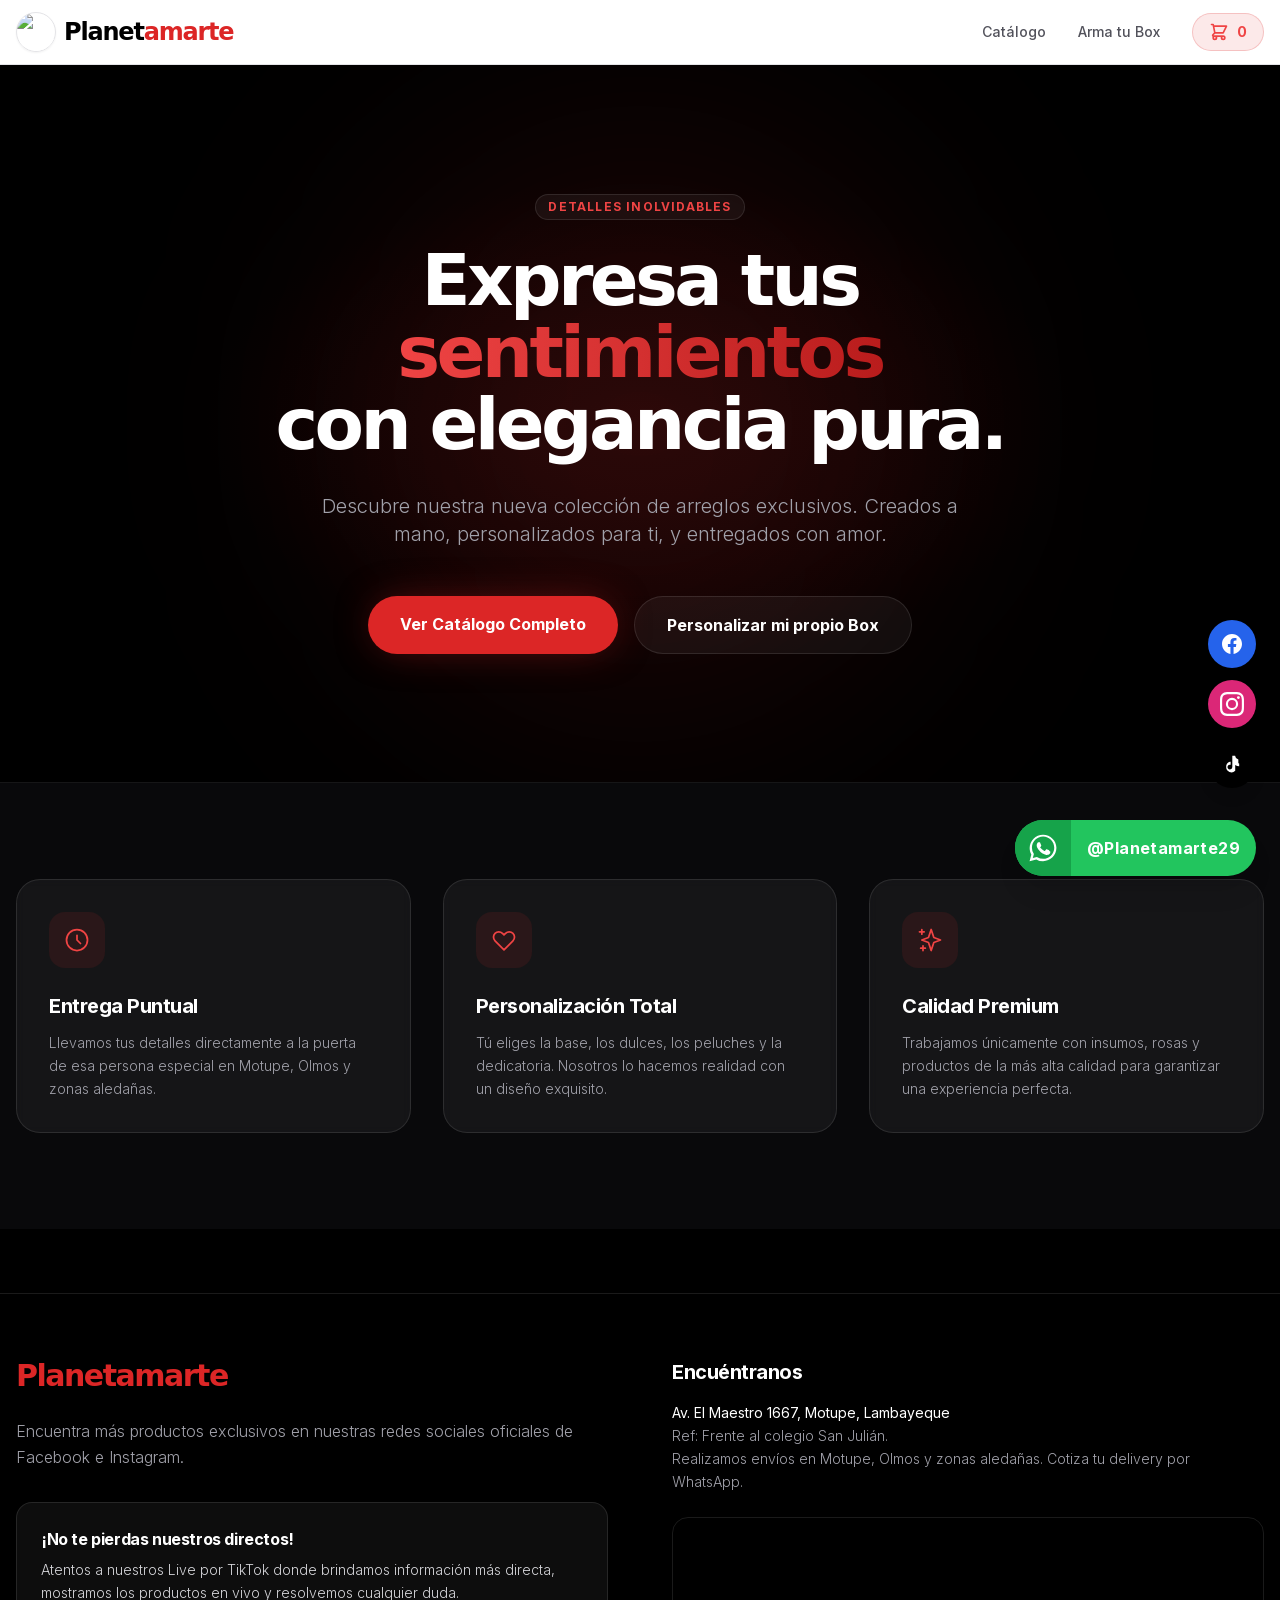
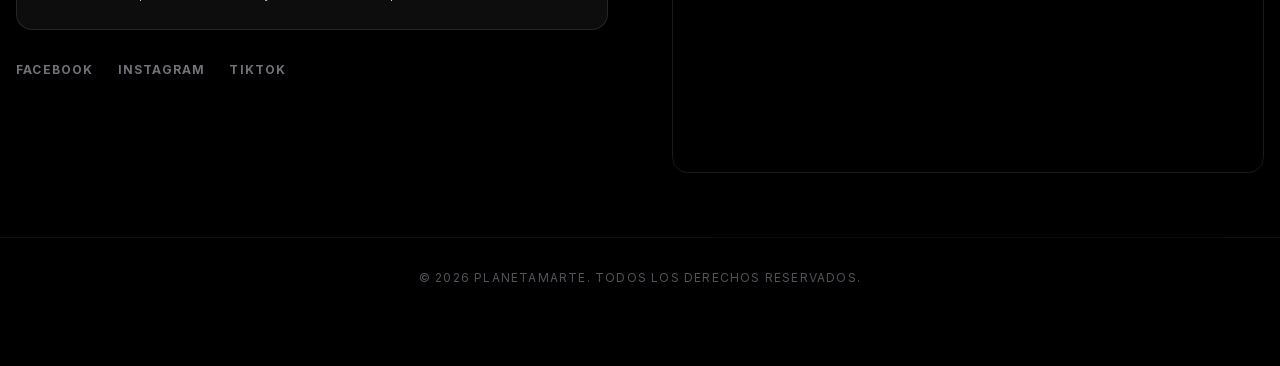
==== index.html @ 9e4ac87a "Add files via upload" ====
<!DOCTYPE html><html lang="es"><head><meta charSet="utf-8"/><meta name="viewport" content="width=device-width, initial-scale=1"/><link rel="preload" as="image" href="/imagenes/logo.jpg"/><link rel="stylesheet" href="/_next/static/css/ba56d8536cc63770.css" crossorigin="" data-precedence="next"/><link rel="preload" as="script" fetchPriority="low" href="/_next/static/chunks/webpack-019ba4b1c86e0020.js" crossorigin=""/><script src="/_next/static/chunks/fd9d1056-588512ac8f833320.js" async="" crossorigin=""></script><script src="/_next/static/chunks/69-c9e2cb5d1c89e010.js" async="" crossorigin=""></script><script src="/_next/static/chunks/main-app-72129b079bb7b459.js" async="" crossorigin=""></script><script src="/_next/static/chunks/250-96ac199ac1e6549a.js" async=""></script><script src="/_next/static/chunks/app/page-f0f584986305e732.js" async=""></script><script src="/_next/static/chunks/app/layout-a2d856e13c8d1a63.js" async=""></script><title>Planetamarte | Regalos Personalizados</title><meta name="description" content="Regalos personalizados, cajas y detalles en Motupe y Olmos."/><script src="/_next/static/chunks/polyfills-c67a75d1b6f99dc8.js" crossorigin="" noModule=""></script></head><body class="__className_f367f3 bg-black text-white min-h-screen flex flex-col selection:bg-red-600 selection:text-white"><header class="bg-white border-b border-zinc-200 sticky top-0 z-50 transition-all"><div class="max-w-7xl mx-auto px-4 h-16 flex items-center justify-between"><a class="font-sans font-bold text-2xl tracking-tighter flex items-center gap-2" href="/"><img src="/imagenes/logo.jpg" alt="Logo" class="w-10 h-10 rounded-full object-cover border border-zinc-200 shadow-sm"/><div class="flex"><span class="text-black">Planet</span><span class="text-red-600">amarte</span></div></a><nav class="flex items-center gap-4 md:gap-8 font-medium text-sm text-zinc-600"><a class="hover:text-black transition-colors hidden md:block" href="/catalogo">Catálogo</a><a class="hover:text-black transition-colors hidden md:block" href="/arma-tu-box">Arma tu Box</a><button class="relative flex items-center gap-2 bg-red-600/10 text-red-500 px-4 py-2 rounded-full hover:bg-red-600 hover:text-white transition-all border border-red-600/20 scale-100"><svg class="w-5 h-5" fill="none" stroke="currentColor" viewBox="0 0 24 24"><path stroke-linecap="round" stroke-linejoin="round" stroke-width="2" d="M3 3h2l.4 2M7 13h10l4-8H5.4M7 13L5.4 5M7 13l-2.293 2.293c-.63.63-.184 1.707.707 1.707H17m0 0a2 2 0 100 4 2 2 0 000-4zm-8 2a2 2 0 11-4 0 2 2 0 014 0z"></path></svg><span class="font-bold">0</span></button></nav></div></header><main class="flex-1"><div class="flex flex-col min-h-screen"><section class="relative flex flex-col items-center justify-center py-32 px-4 overflow-hidden"><div class="absolute inset-0 bg-[radial-gradient(ellipse_at_center,_var(--tw-gradient-stops))] from-red-900/20 via-black to-black -z-10"></div><div class="absolute top-1/2 left-1/2 -translate-x-1/2 -translate-y-1/2 w-[600px] h-[600px] bg-red-600/10 rounded-full blur-[120px] -z-10"></div><div class="max-w-4xl mx-auto text-center z-10 relative"><span class="inline-block py-1 px-3 rounded-full bg-white/5 border border-white/10 text-red-500 text-xs font-bold tracking-widest uppercase mb-6">Detalles Inolvidables</span><h1 class="text-5xl md:text-7xl font-sans font-bold text-white mb-8 tracking-tighter leading-tight">Expresa tus <span class="text-transparent bg-clip-text bg-gradient-to-r from-red-500 to-red-700">sentimientos</span><br/>con elegancia pura.</h1><p class="text-lg md:text-xl text-zinc-400 mb-12 max-w-2xl mx-auto font-light leading-relaxed">Descubre nuestra nueva colección de arreglos exclusivos. Creados a mano, personalizados para ti, y entregados con amor.</p><div class="flex flex-col sm:flex-row gap-4 justify-center"><a class="bg-red-600 text-white px-8 py-4 rounded-full font-bold hover:bg-red-700 transition-colors shadow-[0_0_40px_-10px_rgba(220,38,38,0.5)]" href="/catalogo">Ver Catálogo Completo</a><a class="bg-white/5 text-white border border-white/10 px-8 py-4 rounded-full font-bold hover:bg-white/10 transition-colors" href="/arma-tu-box">Personalizar mi propio Box</a></div></div></section><section class="py-24 bg-zinc-950 border-t border-white/5"><div class="max-w-7xl mx-auto px-4"><div class="grid grid-cols-1 md:grid-cols-3 gap-8"><div class="bg-white/5 border border-white/10 p-8 rounded-3xl backdrop-blur-sm hover:border-red-500/30 transition-colors group"><div class="w-14 h-14 bg-red-600/10 text-red-500 rounded-2xl flex items-center justify-center mb-6 group-hover:scale-110 transition-transform"><svg class="w-7 h-7" fill="none" stroke="currentColor" viewBox="0 0 24 24"><path stroke-linecap="round" stroke-linejoin="round" stroke-width="1.5" d="M12 8v4l3 3m6-3a9 9 0 11-18 0 9 9 0 0118 0z"></path></svg></div><h3 class="text-xl font-bold text-white mb-3 tracking-tight">Entrega Puntual</h3><p class="text-zinc-400 text-sm leading-relaxed font-light">Llevamos tus detalles directamente a la puerta de esa persona especial en Motupe, Olmos y zonas aledañas.</p></div><div class="bg-white/5 border border-white/10 p-8 rounded-3xl backdrop-blur-sm hover:border-red-500/30 transition-colors group"><div class="w-14 h-14 bg-red-600/10 text-red-500 rounded-2xl flex items-center justify-center mb-6 group-hover:scale-110 transition-transform"><svg class="w-7 h-7" fill="none" stroke="currentColor" viewBox="0 0 24 24"><path stroke-linecap="round" stroke-linejoin="round" stroke-width="1.5" d="M4.318 6.318a4.5 4.5 0 000 6.364L12 20.364l7.682-7.682a4.5 4.5 0 00-6.364-6.364L12 7.636l-1.318-1.318a4.5 4.5 0 00-6.364 0z"></path></svg></div><h3 class="text-xl font-bold text-white mb-3 tracking-tight">Personalización Total</h3><p class="text-zinc-400 text-sm leading-relaxed font-light">Tú eliges la base, los dulces, los peluches y la dedicatoria. Nosotros lo hacemos realidad con un diseño exquisito.</p></div><div class="bg-white/5 border border-white/10 p-8 rounded-3xl backdrop-blur-sm hover:border-red-500/30 transition-colors group"><div class="w-14 h-14 bg-red-600/10 text-red-500 rounded-2xl flex items-center justify-center mb-6 group-hover:scale-110 transition-transform"><svg class="w-7 h-7" fill="none" stroke="currentColor" viewBox="0 0 24 24"><path stroke-linecap="round" stroke-linejoin="round" stroke-width="1.5" d="M5 3v4M3 5h4M6 17v4m-2-2h4m5-16l2.286 6.857L21 12l-5.714 2.143L13 21l-2.286-6.857L5 12l5.714-2.143L13 3z"></path></svg></div><h3 class="text-xl font-bold text-white mb-3 tracking-tight">Calidad Premium</h3><p class="text-zinc-400 text-sm leading-relaxed font-light">Trabajamos únicamente con insumos, rosas y productos de la más alta calidad para garantizar una experiencia perfecta.</p></div></div></div></section></div></main><footer class="bg-black text-white mt-16 pb-24 md:pb-12 border-t border-white/10"><div class="max-w-7xl mx-auto px-4 py-16 grid grid-cols-1 md:grid-cols-2 gap-16"><div><h3 class="text-3xl font-sans font-bold text-red-600 tracking-tighter mb-6">Planetamarte</h3><p class="text-zinc-400 mb-8 leading-relaxed font-light">Encuentra más productos exclusivos en nuestras redes sociales oficiales de Facebook e Instagram.</p><div class="bg-white/5 p-6 rounded-2xl mb-8 border border-white/10 backdrop-blur-md"><p class="text-sm text-zinc-300 font-light leading-relaxed"><span class="font-bold text-white block mb-2 tracking-tight text-base">¡No te pierdas nuestros directos!</span>Atentos a nuestros Live por TikTok donde brindamos información más directa, mostramos los productos en vivo y resolvemos cualquier duda.</p></div><div class="flex gap-6"><a href="https://www.facebook.com/share/1BaaDrycgj/" target="_blank" rel="noreferrer" class="text-zinc-500 hover:text-white transition-colors uppercase tracking-widest text-xs font-bold">Facebook</a><a href="https://www.instagram.com/planetamarte29?stkn=a3ZrZXo5eGt5ZXBv" target="_blank" rel="noreferrer" class="text-zinc-500 hover:text-white transition-colors uppercase tracking-widest text-xs font-bold">Instagram</a><a href="https://www.tiktok.com/@planetamarte29" target="_blank" rel="noreferrer" class="text-zinc-500 hover:text-white transition-colors uppercase tracking-widest text-xs font-bold">TikTok</a></div></div><div><h3 class="text-xl font-bold mb-4 text-white tracking-tight">Encuéntranos</h3><p class="text-zinc-400 mb-6 text-sm font-light leading-relaxed"><strong class="text-white">Av. El Maestro 1667, Motupe, Lambayeque</strong><br/>Ref: Frente al colegio San Julián.<br/>Realizamos envíos en Motupe, Olmos y zonas aledañas. Cotiza tu delivery por WhatsApp.</p><div class="w-full h-64 rounded-2xl overflow-hidden shadow-2xl border border-white/10 grayscale hover:grayscale-0 transition-all duration-500"><iframe src="https://www.google.com/maps/embed?pb=!1m18!1m12!1m3!1d3964.673238622927!2d-79.72023348523366!3d-6.155823895543789!2m3!1f0!2f0!3f0!3m2!1i1024!2i768!4f13.1!3m3!1m2!1s0x904b39b56f8f1c8b%3A0xc3cf9c98bbd0ea5a!2sAv.%20El%20Maestro%201667%2C%20Motupe%2014601%2C%20Peru!5e0!3m2!1sen!2sus!4v1700000000000!5m2!1sen!2sus" width="100%" height="100%" style="border:0" allowFullScreen="" loading="lazy" referrerPolicy="no-referrer-when-downgrade"></iframe></div></div></div><div class="border-t border-white/5 max-w-7xl mx-auto px-4 py-8 text-center text-zinc-600 text-xs tracking-widest uppercase">© <!-- -->2026<!-- --> Planetamarte. Todos los derechos reservados.</div></footer><div class="fixed bottom-6 right-6 flex flex-col items-end gap-4 z-50"><div class="flex flex-col gap-3"><a href="https://www.facebook.com/share/1BaaDrycgj/" target="_blank" rel="noreferrer" class="w-12 h-12 bg-blue-600 text-white rounded-full flex items-center justify-center shadow-lg hover:scale-110 transition-transform"><svg class="w-6 h-6" fill="currentColor" viewBox="0 0 24 24"><path d="M22 12c0-5.523-4.477-10-10-10S2 6.477 2 12c0 4.991 3.657 9.128 8.438 9.878v-6.987h-2.54V12h2.54V9.797c0-2.506 1.492-3.89 3.777-3.89 1.094 0 2.238.195 2.238.195v2.46h-1.26c-1.243 0-1.63.771-1.63 1.562V12h2.773l-.443 2.89h-2.33v6.988C18.343 21.128 22 16.991 22 12z"></path></svg></a><a href="https://www.instagram.com/planetamarte29?stkn=a3ZrZXo5eGt5ZXBv" target="_blank" rel="noreferrer" class="w-12 h-12 bg-pink-600 text-white rounded-full flex items-center justify-center shadow-lg hover:scale-110 transition-transform"><svg class="w-6 h-6" fill="currentColor" viewBox="0 0 24 24"><path d="M12 2.163c3.204 0 3.584.012 4.85.07 3.252.148 4.771 1.691 4.919 4.919.058 1.265.069 1.645.069 4.849 0 3.205-.012 3.584-.069 4.849-.149 3.225-1.664 4.771-4.919 4.919-1.266.058-1.644.07-4.85.07-3.204 0-3.584-.012-4.849-.07-3.26-.149-4.771-1.699-4.919-4.92-.058-1.265-.07-1.644-.07-4.849 0-3.204.013-3.583.07-4.849.149-3.227 1.664-4.771 4.919-4.919 1.266-.057 1.645-.069 4.849-.069zM12 0C8.741 0 8.333.014 7.053.072 2.695.272.273 2.69.073 7.052.014 8.333 0 8.741 0 12c0 3.259.014 3.668.072 4.948.2 4.358 2.618 6.78 6.98 6.98C8.333 23.986 8.741 24 12 24c3.259 0 3.668-.014 4.948-.072 4.354-.2 6.782-2.618 6.979-6.98.059-1.28.073-1.689.073-4.948 0-3.259-.014-3.667-.072-4.947-.196-4.354-2.617-6.78-6.979-6.98C15.668.014 15.259 0 12 0zm0 5.838a6.162 6.162 0 100 12.324 6.162 6.162 0 000-12.324zM12 16a4 4 0 110-8 4 4 0 010 8zm6.406-11.845a1.44 1.44 0 100 2.881 1.44 1.44 0 000-2.881z"></path></svg></a><a href="https://www.tiktok.com/@planetamarte29" target="_blank" rel="noreferrer" class="w-12 h-12 bg-black text-white rounded-full flex items-center justify-center shadow-lg hover:scale-110 transition-transform"><svg class="w-5 h-5" fill="currentColor" viewBox="0 0 24 24"><path d="M19.59 6.69a4.83 4.83 0 0 1-3.77-4.25V2h-3.45v13.67a2.89 2.89 0 0 1-5.2 1.74 2.89 2.89 0 0 1 2.31-4.64 2.93 2.93 0 0 1 .88.13V9.4a6.84 6.84 0 0 0-1-.05A6.33 6.33 0 0 0 5 15.71a6.34 6.34 0 0 0 10.86 4.43v-7a8.16 8.16 0 0 0 4.77 1.52v-3.4a4.85 4.85 0 0 1-1-.1z"></path></svg></a></div><a href="https://wa.me/51922861992" target="_blank" rel="noreferrer" class="mt-4 flex items-center bg-green-500 rounded-full shadow-xl hover:scale-105 transition-transform overflow-hidden cursor-pointer"><div class="flex items-center justify-center bg-green-600 w-14 h-14"><svg class="w-8 h-8 text-white" fill="currentColor" viewBox="0 0 24 24"><path d="M12.031 2C6.48 2 2 6.48 2 12.031c0 1.763.453 3.424 1.258 4.908l-1.343 4.92 5.034-1.32a9.98 9.98 0 005.082 1.378h.004c5.55 0 10.029-4.48 10.029-10.03C22.064 6.481 17.583 2 12.031 2zM12.03 20.088a8.31 8.31 0 01-4.24-1.155l-.304-.18-3.155.828.843-3.076-.198-.316a8.324 8.324 0 01-1.272-4.417c0-4.61 3.754-8.364 8.364-8.364 4.609 0 8.362 3.753 8.362 8.364s-3.753 8.363-8.363 8.363zm4.595-6.282c-.252-.126-1.492-.737-1.724-.821-.23-.085-.399-.126-.567.126-.168.252-.65 .821-.798.989-.147.168-.295.19-.546.063-1.077-.54-2.122-1.267-2.955-2.277-.257-.31-.107-.5.018-.625.114-.114.252-.295.378-.442.126-.147.168-.252.252-.42.084-.169.042-.316-.021-.442-.063-.127-.567-1.368-.777-1.874-.205-.494-.413-.427-.567-.435l-.484-.008c-.168 0-.441.063-.672.315-.231.253-.882.863-.882 2.105 0 1.242.903 2.441 1.03 2.61.125.168 1.78 2.716 4.313 3.808.602.26 1.071.415 1.436.531.605.192 1.156.165 1.591.1.488-.073 1.492-.61 1.702-1.199.21-.59.21-1.095.147-1.199-.063-.106-.231-.169-.483-.295z"></path></svg></div><div class="px-4 text-white font-bold tracking-wide">@Planetamarte29</div></a></div><script src="/_next/static/chunks/webpack-019ba4b1c86e0020.js" crossorigin="" async=""></script><script>(self.__next_f=self.__next_f||[]).push([0]);self.__next_f.push([2,null])</script><script>self.__next_f.push([1,"1:HL[\"/_next/static/css/ba56d8536cc63770.css\",\"style\",{\"crossOrigin\":\"\"}]\n0:\"$L2\"\n"])</script><script>self.__next_f.push([1,"3:I[7690,[],\"\"]\n5:I[5250,[\"250\",\"static/chunks/250-96ac199ac1e6549a.js\",\"931\",\"static/chunks/app/page-f0f584986305e732.js\"],\"\"]\n6:I[6872,[\"250\",\"static/chunks/250-96ac199ac1e6549a.js\",\"185\",\"static/chunks/app/layout-a2d856e13c8d1a63.js\"],\"CartButton\"]\n7:I[5613,[],\"\"]\n8:I[1778,[],\"\"]\n9:I[7244,[\"250\",\"static/chunks/250-96ac199ac1e6549a.js\",\"185\",\"static/chunks/app/layout-a2d856e13c8d1a63.js\"],\"\"]\nb:I[8955,[],\"\"]\nc:[]\n"])</script><script>self.__next_f.push([1,"2:[[[\"$\",\"link\",\"0\",{\"rel\":\"stylesheet\",\"href\":\"/_next/static/css/ba56d8536cc63770.css\",\"precedence\":\"next\",\"crossOrigin\":\"\"}]],[\"$\",\"$L3\",null,{\"buildId\":\"wD6zzA54SpqNC_C2rVywb\",\"assetPrefix\":\"\",\"initialCanonicalUrl\":\"/\",\"initialTree\":[\"\",{\"children\":[\"__PAGE__\",{}]},\"$undefined\",\"$undefined\",true],\"initialSeedData\":[\"\",{\"children\":[\"__PAGE__\",{},[\"$L4\",[\"$\",\"div\",null,{\"className\":\"flex flex-col min-h-screen\",\"children\":[[\"$\",\"section\",null,{\"className\":\"relative flex flex-col items-center justify-center py-32 px-4 overflow-hidden\",\"children\":[[\"$\",\"div\",null,{\"className\":\"absolute inset-0 bg-[radial-gradient(ellipse_at_center,_var(--tw-gradient-stops))] from-red-900/20 via-black to-black -z-10\"}],[\"$\",\"div\",null,{\"className\":\"absolute top-1/2 left-1/2 -translate-x-1/2 -translate-y-1/2 w-[600px] h-[600px] bg-red-600/10 rounded-full blur-[120px] -z-10\"}],[\"$\",\"div\",null,{\"className\":\"max-w-4xl mx-auto text-center z-10 relative\",\"children\":[[\"$\",\"span\",null,{\"className\":\"inline-block py-1 px-3 rounded-full bg-white/5 border border-white/10 text-red-500 text-xs font-bold tracking-widest uppercase mb-6\",\"children\":\"Detalles Inolvidables\"}],[\"$\",\"h1\",null,{\"className\":\"text-5xl md:text-7xl font-sans font-bold text-white mb-8 tracking-tighter leading-tight\",\"children\":[\"Expresa tus \",[\"$\",\"span\",null,{\"className\":\"text-transparent bg-clip-text bg-gradient-to-r from-red-500 to-red-700\",\"children\":\"sentimientos\"}],[\"$\",\"br\",null,{}],\"con elegancia pura.\"]}],[\"$\",\"p\",null,{\"className\":\"text-lg md:text-xl text-zinc-400 mb-12 max-w-2xl mx-auto font-light leading-relaxed\",\"children\":\"Descubre nuestra nueva colección de arreglos exclusivos. Creados a mano, personalizados para ti, y entregados con amor.\"}],[\"$\",\"div\",null,{\"className\":\"flex flex-col sm:flex-row gap-4 justify-center\",\"children\":[[\"$\",\"$L5\",null,{\"href\":\"/catalogo\",\"className\":\"bg-red-600 text-white px-8 py-4 rounded-full font-bold hover:bg-red-700 transition-colors shadow-[0_0_40px_-10px_rgba(220,38,38,0.5)]\",\"children\":\"Ver Catálogo Completo\"}],[\"$\",\"$L5\",null,{\"href\":\"/arma-tu-box\",\"className\":\"bg-white/5 text-white border border-white/10 px-8 py-4 rounded-full font-bold hover:bg-white/10 transition-colors\",\"children\":\"Personalizar mi propio Box\"}]]}]]}]]}],[\"$\",\"section\",null,{\"className\":\"py-24 bg-zinc-950 border-t border-white/5\",\"children\":[\"$\",\"div\",null,{\"className\":\"max-w-7xl mx-auto px-4\",\"children\":[\"$\",\"div\",null,{\"className\":\"grid grid-cols-1 md:grid-cols-3 gap-8\",\"children\":[[\"$\",\"div\",null,{\"className\":\"bg-white/5 border border-white/10 p-8 rounded-3xl backdrop-blur-sm hover:border-red-500/30 transition-colors group\",\"children\":[[\"$\",\"div\",null,{\"className\":\"w-14 h-14 bg-red-600/10 text-red-500 rounded-2xl flex items-center justify-center mb-6 group-hover:scale-110 transition-transform\",\"children\":[\"$\",\"svg\",null,{\"className\":\"w-7 h-7\",\"fill\":\"none\",\"stroke\":\"currentColor\",\"viewBox\":\"0 0 24 24\",\"children\":[\"$\",\"path\",null,{\"strokeLinecap\":\"round\",\"strokeLinejoin\":\"round\",\"strokeWidth\":1.5,\"d\":\"M12 8v4l3 3m6-3a9 9 0 11-18 0 9 9 0 0118 0z\"}]}]}],[\"$\",\"h3\",null,{\"className\":\"text-xl font-bold text-white mb-3 tracking-tight\",\"children\":\"Entrega Puntual\"}],[\"$\",\"p\",null,{\"className\":\"text-zinc-400 text-sm leading-relaxed font-light\",\"children\":\"Llevamos tus detalles directamente a la puerta de esa persona especial en Motupe, Olmos y zonas aledañas.\"}]]}],[\"$\",\"div\",null,{\"className\":\"bg-white/5 border border-white/10 p-8 rounded-3xl backdrop-blur-sm hover:border-red-500/30 transition-colors group\",\"children\":[[\"$\",\"div\",null,{\"className\":\"w-14 h-14 bg-red-600/10 text-red-500 rounded-2xl flex items-center justify-center mb-6 group-hover:scale-110 transition-transform\",\"children\":[\"$\",\"svg\",null,{\"className\":\"w-7 h-7\",\"fill\":\"none\",\"stroke\":\"currentColor\",\"viewBox\":\"0 0 24 24\",\"children\":[\"$\",\"path\",null,{\"strokeLinecap\":\"round\",\"strokeLinejoin\":\"round\",\"strokeWidth\":1.5,\"d\":\"M4.318 6.318a4.5 4.5 0 000 6.364L12 20.364l7.682-7.682a4.5 4.5 0 00-6.364-6.364L12 7.636l-1.318-1.318a4.5 4.5 0 00-6.364 0z\"}]}]}],[\"$\",\"h3\",null,{\"className\":\"text-xl font-bold text-white mb-3 tracking-tight\",\"children\":\"Personalización Total\"}],[\"$\",\"p\",null,{\"className\":\"text-zinc-400 text-sm leading-relaxed font-light\",\"children\":\"Tú eliges la base, los dulces, los peluches y la dedicatoria. Nosotros lo hacemos realidad con un diseño exquisito.\"}]]}],[\"$\",\"div\",null,{\"className\":\"bg-white/5 border border-white/10 p-8 rounded-3xl backdrop-blur-sm hover:border-red-500/30 transition-colors group\",\"children\":[[\"$\",\"div\",null,{\"className\":\"w-14 h-14 bg-red-600/10 text-red-500 rounded-2xl flex items-center justify-center mb-6 group-hover:scale-110 transition-transform\",\"children\":[\"$\",\"svg\",null,{\"className\":\"w-7 h-7\",\"fill\":\"none\",\"stroke\":\"currentColor\",\"viewBox\":\"0 0 24 24\",\"children\":[\"$\",\"path\",null,{\"strokeLinecap\":\"round\",\"strokeLinejoin\":\"round\",\"strokeWidth\":1.5,\"d\":\"M5 3v4M3 5h4M6 17v4m-2-2h4m5-16l2.286 6.857L21 12l-5.714 2.143L13 21l-2.286-6.857L5 12l5.714-2.143L13 3z\"}]}]}],[\"$\",\"h3\",null,{\"className\":\"text-xl font-bold text-white mb-3 tracking-tight\",\"children\":\"Calidad Premium\"}],[\"$\",\"p\",null,{\"className\":\"text-zinc-400 text-sm leading-relaxed font-light\",\"children\":\"Trabajamos únicamente con insumos, rosas y productos de la más alta calidad para garantizar una experiencia perfecta.\"}]]}]]}]}]}]]}],null]]},[null,[\"$\",\"html\",null,{\"lang\":\"es\",\"children\":[\"$\",\"body\",null,{\"className\":\"__className_f367f3 bg-black text-white min-h-screen flex flex-col selection:bg-red-600 selection:text-white\",\"children\":[[\"$\",\"header\",null,{\"className\":\"bg-white border-b border-zinc-200 sticky top-0 z-50 transition-all\",\"children\":[\"$\",\"div\",null,{\"className\":\"max-w-7xl mx-auto px-4 h-16 flex items-center justify-between\",\"children\":[[\"$\",\"$L5\",null,{\"href\":\"/\",\"className\":\"font-sans font-bold text-2xl tracking-tighter flex items-center gap-2\",\"children\":[[\"$\",\"img\",null,{\"src\":\"/imagenes/logo.jpg\",\"alt\":\"Logo\",\"className\":\"w-10 h-10 rounded-full object-cover border border-zinc-200 shadow-sm\"}],[\"$\",\"div\",null,{\"className\":\"flex\",\"children\":[[\"$\",\"span\",null,{\"className\":\"text-black\",\"children\":\"Planet\"}],[\"$\",\"span\",null,{\"className\":\"text-red-600\",\"children\":\"amarte\"}]]}]]}],[\"$\",\"nav\",null,{\"className\":\"flex items-center gap-4 md:gap-8 font-medium text-sm text-zinc-600\",\"children\":[[\"$\",\"$L5\",null,{\"href\":\"/catalogo\",\"className\":\"hover:text-black transition-colors hidden md:block\",\"children\":\"Catálogo\"}],[\"$\",\"$L5\",null,{\"href\":\"/arma-tu-box\",\"className\":\"hover:text-black transition-colors hidden md:block\",\"children\":\"Arma tu Box\"}],[\"$\",\"$L6\",null,{}]]}]]}]}],[\"$\",\"main\",null,{\"className\":\"flex-1\",\"children\":[\"$\",\"$L7\",null,{\"parallelRouterKey\":\"children\",\"segmentPath\":[\"children\"],\"loading\":\"$undefined\",\"loadingStyles\":\"$undefined\",\"loadingScripts\":\"$undefined\",\"hasLoading\":false,\"error\":\"$undefined\",\"errorStyles\":\"$undefined\",\"errorScripts\":\"$undefined\",\"template\":[\"$\",\"$L8\",null,{}],\"templateStyles\":\"$undefined\",\"templateScripts\":\"$undefined\",\"notFound\":[[\"$\",\"title\",null,{\"children\":\"404: This page could not be found.\"}],[\"$\",\"div\",null,{\"style\":{\"fontFamily\":\"system-ui,\\\"Segoe UI\\\",Roboto,Helvetica,Arial,sans-serif,\\\"Apple Color Emoji\\\",\\\"Segoe UI Emoji\\\"\",\"height\":\"100vh\",\"textAlign\":\"center\",\"display\":\"flex\",\"flexDirection\":\"column\",\"alignItems\":\"center\",\"justifyContent\":\"center\"},\"children\":[\"$\",\"div\",null,{\"children\":[[\"$\",\"style\",null,{\"dangerouslySetInnerHTML\":{\"__html\":\"body{color:#000;background:#fff;margin:0}.next-error-h1{border-right:1px solid rgba(0,0,0,.3)}@media (prefers-color-scheme:dark){body{color:#fff;background:#000}.next-error-h1{border-right:1px solid rgba(255,255,255,.3)}}\"}}],[\"$\",\"h1\",null,{\"className\":\"next-error-h1\",\"style\":{\"display\":\"inline-block\",\"margin\":\"0 20px 0 0\",\"padding\":\"0 23px 0 0\",\"fontSize\":24,\"fontWeight\":500,\"verticalAlign\":\"top\",\"lineHeight\":\"49px\"},\"children\":\"404\"}],[\"$\",\"div\",null,{\"style\":{\"display\":\"inline-block\"},\"children\":[\"$\",\"h2\",null,{\"style\":{\"fontSize\":14,\"fontWeight\":400,\"lineHeight\":\"49px\",\"margin\":0},\"children\":\"This page could not be found.\"}]}]]}]}]],\"notFoundStyles\":[],\"styles\":null}]}],[\"$\",\"footer\",null,{\"className\":\"bg-black text-white mt-16 pb-24 md:pb-12 border-t border-white/10\",\"children\":[[\"$\",\"div\",null,{\"className\":\"max-w-7xl mx-auto px-4 py-16 grid grid-cols-1 md:grid-cols-2 gap-16\",\"children\":[[\"$\",\"div\",null,{\"children\":[[\"$\",\"h3\",null,{\"className\":\"text-3xl font-sans font-bold text-red-600 tracking-tighter mb-6\",\"children\":\"Planetamarte\"}],[\"$\",\"p\",null,{\"className\":\"text-zinc-400 mb-8 leading-relaxed font-light\",\"children\":\"Encuentra más productos exclusivos en nuestras redes sociales oficiales de Facebook e Instagram.\"}],[\"$\",\"div\",null,{\"className\":\"bg-white/5 p-6 rounded-2xl mb-8 border border-white/10 backdrop-blur-md\",\"children\":[\"$\",\"p\",null,{\"className\":\"text-sm text-zinc-300 font-light leading-relaxed\",\"children\":[[\"$\",\"span\",null,{\"className\":\"font-bold text-white block mb-2 tracking-tight text-base\",\"children\":\"¡No te pierdas nuestros directos!\"}],\"Atentos a nuestros Live por TikTok donde brindamos información más directa, mostramos los productos en vivo y resolvemos cualquier duda.\"]}]}],[\"$\",\"div\",null,{\"className\":\"flex gap-6\",\"children\":[[\"$\",\"a\",null,{\"href\":\"https://www.facebook.com/share/1BaaDrycgj/\",\"target\":\"_blank\",\"rel\":\"noreferrer\",\"className\":\"text-zinc-500 hover:text-white transition-colors uppercase tracking-widest text-xs font-bold\",\"children\":\"Facebook\"}],[\"$\",\"a\",null,{\"href\":\"https://www.instagram.com/planetamarte29?stkn=a3ZrZXo5eGt5ZXBv\",\"target\":\"_blank\",\"rel\":\"noreferrer\",\"className\":\"text-zinc-500 hover:text-white transition-colors uppercase tracking-widest text-xs font-bold\",\"children\":\"Instagram\"}],[\"$\",\"a\",null,{\"href\":\"https://www.tiktok.com/@planetamarte29\",\"target\":\"_blank\",\"rel\":\"noreferrer\",\"className\":\"text-zinc-500 hover:text-white transition-colors uppercase tracking-widest text-xs font-bold\",\"children\":\"TikTok\"}]]}]]}],[\"$\",\"div\",null,{\"children\":[[\"$\",\"h3\",null,{\"className\":\"text-xl font-bold mb-4 text-white tracking-tight\",\"children\":\"Encuéntranos\"}],[\"$\",\"p\",null,{\"className\":\"text-zinc-400 mb-6 text-sm font-light leading-relaxed\",\"children\":[[\"$\",\"strong\",null,{\"className\":\"text-white\",\"children\":\"Av. El Maestro 1667, Motupe, Lambayeque\"}],[\"$\",\"br\",null,{}],\"Ref: Frente al colegio San Julián.\",[\"$\",\"br\",null,{}],\"Realizamos envíos en Motupe, Olmos y zonas aledañas. Cotiza tu delivery por WhatsApp.\"]}],[\"$\",\"div\",null,{\"className\":\"w-full h-64 rounded-2xl overflow-hidden shadow-2xl border border-white/10 grayscale hover:grayscale-0 transition-all duration-500\",\"children\":[\"$\",\"iframe\",null,{\"src\":\"https://www.google.com/maps/embed?pb=!1m18!1m12!1m3!1d3964.673238622927!2d-79.72023348523366!3d-6.155823895543789!2m3!1f0!2f0!3f0!3m2!1i1024!2i768!4f13.1!3m3!1m2!1s0x904b39b56f8f1c8b%3A0xc3cf9c98bbd0ea5a!2sAv.%20El%20Maestro%201667%2C%20Motupe%2014601%2C%20Peru!5e0!3m2!1sen!2sus!4v1700000000000!5m2!1sen!2sus\",\"width\":\"100%\",\"height\":\"100%\",\"style\":{\"border\":0},\"allowFullScreen\":true,\"loading\":\"lazy\",\"referrerPolicy\":\"no-referrer-when-downgrade\"}]}]]}]]}],[\"$\",\"div\",null,{\"className\":\"border-t border-white/5 max-w-7xl mx-auto px-4 py-8 text-center text-zinc-600 text-xs tracking-widest uppercase\",\"children\":[\"© \",2026,\" Planetamarte. Todos los derechos reservados.\"]}]]}],[\"$\",\"div\",null,{\"className\":\"fixed bottom-6 right-6 flex flex-col items-end gap-4 z-50\",\"children\":[[\"$\",\"div\",null,{\"className\":\"flex flex-col gap-3\",\"children\":[[\"$\",\"a\",null,{\"href\":\"https://www.facebook.com/share/1BaaDrycgj/\",\"target\":\"_blank\",\"rel\":\"noreferrer\",\"className\":\"w-12 h-12 bg-blue-600 text-white rounded-full flex items-center justify-center shadow-lg hover:scale-110 transition-transform\",\"children\":[\"$\",\"svg\",null,{\"className\":\"w-6 h-6\",\"fill\":\"currentColor\",\"viewBox\":\"0 0 24 24\",\"children\":[\"$\",\"path\",null,{\"d\":\"M22 12c0-5.523-4.477-10-10-10S2 6.477 2 12c0 4.991 3.657 9.128 8.438 9.878v-6.987h-2.54V12h2.54V9.797c0-2.506 1.492-3.89 3.777-3.89 1.094 0 2.238.195 2.238.195v2.46h-1.26c-1.243 0-1.63.771-1.63 1.562V12h2.773l-.443 2.89h-2.33v6.988C18.343 21.128 22 16.991 22 12z\"}]}]}],[\"$\",\"a\",null,{\"href\":\"https://www.instagram.com/planetamarte29?stkn=a3ZrZXo5eGt5ZXBv\",\"target\":\"_blank\",\"rel\":\"noreferrer\",\"className\":\"w-12 h-12 bg-pink-600 text-white rounded-full flex items-center justify-center shadow-lg hover:scale-110 transition-transform\",\"children\":[\"$\",\"svg\",null,{\"className\":\"w-6 h-6\",\"fill\":\"currentColor\",\"viewBox\":\"0 0 24 24\",\"children\":[\"$\",\"path\",null,{\"d\":\"M12 2.163c3.204 0 3.584.012 4.85.07 3.252.148 4.771 1.691 4.919 4.919.058 1.265.069 1.645.069 4.849 0 3.205-.012 3.584-.069 4.849-.149 3.225-1.664 4.771-4.919 4.919-1.266.058-1.644.07-4.85.07-3.204 0-3.584-.012-4.849-.07-3.26-.149-4.771-1.699-4.919-4.92-.058-1.265-.07-1.644-.07-4.849 0-3.204.013-3.583.07-4.849.149-3.227 1.664-4.771 4.919-4.919 1.266-.057 1.645-.069 4.849-.069zM12 0C8.741 0 8.333.014 7.053.072 2.695.272.273 2.69.073 7.052.014 8.333 0 8.741 0 12c0 3.259.014 3.668.072 4.948.2 4.358 2.618 6.78 6.98 6.98C8.333 23.986 8.741 24 12 24c3.259 0 3.668-.014 4.948-.072 4.354-.2 6.782-2.618 6.979-6.98.059-1.28.073-1.689.073-4.948 0-3.259-.014-3.667-.072-4.947-.196-4.354-2.617-6.78-6.979-6.98C15.668.014 15.259 0 12 0zm0 5.838a6.162 6.162 0 100 12.324 6.162 6.162 0 000-12.324zM12 16a4 4 0 110-8 4 4 0 010 8zm6.406-11.845a1.44 1.44 0 100 2.881 1.44 1.44 0 000-2.881z\"}]}]}],[\"$\",\"a\",null,{\"href\":\"https://www.tiktok.com/@planetamarte29\",\"target\":\"_blank\",\"rel\":\"noreferrer\",\"className\":\"w-12 h-12 bg-black text-white rounded-full flex items-center justify-center shadow-lg hover:scale-110 transition-transform\",\"children\":[\"$\",\"svg\",null,{\"className\":\"w-5 h-5\",\"fill\":\"currentColor\",\"viewBox\":\"0 0 24 24\",\"children\":[\"$\",\"path\",null,{\"d\":\"M19.59 6.69a4.83 4.83 0 0 1-3.77-4.25V2h-3.45v13.67a2.89 2.89 0 0 1-5.2 1.74 2.89 2.89 0 0 1 2.31-4.64 2.93 2.93 0 0 1 .88.13V9.4a6.84 6.84 0 0 0-1-.05A6.33 6.33 0 0 0 5 15.71a6.34 6.34 0 0 0 10.86 4.43v-7a8.16 8.16 0 0 0 4.77 1.52v-3.4a4.85 4.85 0 0 1-1-.1z\"}]}]}]]}],[\"$\",\"a\",null,{\"href\":\"https://wa.me/51922861992\",\"target\":\"_blank\",\"rel\":\"noreferrer\",\"className\":\"mt-4 flex items-center bg-green-500 rounded-full shadow-xl hover:scale-105 transition-transform overflow-hidden cursor-pointer\",\"children\":[[\"$\",\"div\",null,{\"className\":\"flex items-center justify-center bg-green-600 w-14 h-14\",\"children\":[\"$\",\"svg\",null,{\"className\":\"w-8 h-8 text-white\",\"fill\":\"currentColor\",\"viewBox\":\"0 0 24 24\",\"children\":[\"$\",\"path\",null,{\"d\":\"M12.031 2C6.48 2 2 6.48 2 12.031c0 1.763.453 3.424 1.258 4.908l-1.343 4.92 5.034-1.32a9.98 9.98 0 005.082 1.378h.004c5.55 0 10.029-4.48 10.029-10.03C22.064 6.481 17.583 2 12.031 2zM12.03 20.088a8.31 8.31 0 01-4.24-1.155l-.304-.18-3.155.828.843-3.076-.198-.316a8.324 8.324 0 01-1.272-4.417c0-4.61 3.754-8.364 8.364-8.364 4.609 0 8.362 3.753 8.362 8.364s-3.753 8.363-8.363 8.363zm4.595-6.282c-.252-.126-1.492-.737-1.724-.821-.23-.085-.399-.126-.567.126-.168.252-.65 .821-.798.989-.147.168-.295.19-.546.063-1.077-.54-2.122-1.267-2.955-2.277-.257-.31-.107-.5.018-.625.114-.114.252-.295.378-.442.126-.147.168-.252.252-.42.084-.169.042-.316-.021-.442-.063-.127-.567-1.368-.777-1.874-.205-.494-.413-.427-.567-.435l-.484-.008c-.168 0-.441.063-.672.315-.231.253-.882.863-.882 2.105 0 1.242.903 2.441 1.03 2.61.125.168 1.78 2.716 4.313 3.808.602.26 1.071.415 1.436.531.605.192 1.156.165 1.591.1.488-.073 1.492-.61 1.702-1.199.21-.59.21-1.095.147-1.199-.063-.106-.231-.169-.483-.295z\"}]}]}],[\"$\",\"div\",null,{\"className\":\"px-4 text-white font-bold tracking-wide\",\"children\":\"@Planetamarte29\"}]]}]]}],[\"$\",\"$L9\",null,{}]]}]}],null]],\"initialHead\":[false,\"$La\"],\"globalErrorComponent\":\"$b\",\"missingSlots\":\"$Wc\"}]]\n"])</script><script>self.__next_f.push([1,"a:[[\"$\",\"meta\",\"0\",{\"name\":\"viewport\",\"content\":\"width=device-width, initial-scale=1\"}],[\"$\",\"meta\",\"1\",{\"charSet\":\"utf-8\"}],[\"$\",\"title\",\"2\",{\"children\":\"Planetamarte | Regalos Personalizados\"}],[\"$\",\"meta\",\"3\",{\"name\":\"description\",\"content\":\"Regalos personalizados, cajas y detalles en Motupe y Olmos.\"}]]\n4:null\n"])</script><script>self.__next_f.push([1,""])</script></body></html>
---- _next/static/css/ba56d8536cc63770.css ----
@font-face{font-family:__Inter_f367f3;font-style:normal;font-weight:100 900;font-display:swap;src:url(/_next/static/media/ba9851c3c22cd980-s.woff2) format("woff2");unicode-range:u+0460-052f,u+1c80-1c8a,u+20b4,u+2de0-2dff,u+a640-a69f,u+fe2e-fe2f}@font-face{font-family:__Inter_f367f3;font-style:normal;font-weight:100 900;font-display:swap;src:url(/_next/static/media/21350d82a1f187e9-s.woff2) format("woff2");unicode-range:u+0301,u+0400-045f,u+0490-0491,u+04b0-04b1,u+2116}@font-face{font-family:__Inter_f367f3;font-style:normal;font-weight:100 900;font-display:swap;src:url(/_next/static/media/c5fe6dc8356a8c31-s.woff2) format("woff2");unicode-range:u+1f??}@font-face{font-family:__Inter_f367f3;font-style:normal;font-weight:100 900;font-display:swap;src:url(/_next/static/media/19cfc7226ec3afaa-s.woff2) format("woff2");unicode-range:u+0370-0377,u+037a-037f,u+0384-038a,u+038c,u+038e-03a1,u+03a3-03ff}@font-face{font-family:__Inter_f367f3;font-style:normal;font-weight:100 900;font-display:swap;src:url(/_next/static/media/df0a9ae256c0569c-s.woff2) format("woff2");unicode-range:u+0102-0103,u+0110-0111,u+0128-0129,u+0168-0169,u+01a0-01a1,u+01af-01b0,u+0300-0301,u+0303-0304,u+0308-0309,u+0323,u+0329,u+1ea0-1ef9,u+20ab}@font-face{font-family:__Inter_f367f3;font-style:normal;font-weight:100 900;font-display:swap;src:url(/_next/static/media/8e9860b6e62d6359-s.woff2) format("woff2");unicode-range:u+0100-02ba,u+02bd-02c5,u+02c7-02cc,u+02ce-02d7,u+02dd-02ff,u+0304,u+0308,u+0329,u+1d00-1dbf,u+1e00-1e9f,u+1ef2-1eff,u+2020,u+20a0-20ab,u+20ad-20c0,u+2113,u+2c60-2c7f,u+a720-a7ff}@font-face{font-family:__Inter_f367f3;font-style:normal;font-weight:100 900;font-display:swap;src:url(/_next/static/media/e4af272ccee01ff0-s.p.woff2) format("woff2");unicode-range:u+00??,u+0131,u+0152-0153,u+02bb-02bc,u+02c6,u+02da,u+02dc,u+0304,u+0308,u+0329,u+2000-206f,u+20ac,u+2122,u+2191,u+2193,u+2212,u+2215,u+feff,u+fffd}@font-face{font-family:__Inter_Fallback_f367f3;src:local("Arial");ascent-override:90.20%;descent-override:22.48%;line-gap-override:0.00%;size-adjust:107.40%}.__className_f367f3{font-family:__Inter_f367f3,__Inter_Fallback_f367f3;font-style:normal}*,:after,:before{--tw-border-spacing-x:0;--tw-border-spacing-y:0;--tw-translate-x:0;--tw-translate-y:0;--tw-rotate:0;--tw-skew-x:0;--tw-skew-y:0;--tw-scale-x:1;--tw-scale-y:1;--tw-pan-x: ;--tw-pan-y: ;--tw-pinch-zoom: ;--tw-scroll-snap-strictness:proximity;--tw-gradient-from-position: ;--tw-gradient-via-position: ;--tw-gradient-to-position: ;--tw-ordinal: ;--tw-slashed-zero: ;--tw-numeric-figure: ;--tw-numeric-spacing: ;--tw-numeric-fraction: ;--tw-ring-inset: ;--tw-ring-offset-width:0px;--tw-ring-offset-color:#fff;--tw-ring-color:rgba(59,130,246,.5);--tw-ring-offset-shadow:0 0 #0000;--tw-ring-shadow:0 0 #0000;--tw-shadow:0 0 #0000;--tw-shadow-colored:0 0 #0000;--tw-blur: ;--tw-brightness: ;--tw-contrast: ;--tw-grayscale: ;--tw-hue-rotate: ;--tw-invert: ;--tw-saturate: ;--tw-sepia: ;--tw-drop-shadow: ;--tw-backdrop-blur: ;--tw-backdrop-brightness: ;--tw-backdrop-contrast: ;--tw-backdrop-grayscale: ;--tw-backdrop-hue-rotate: ;--tw-backdrop-invert: ;--tw-backdrop-opacity: ;--tw-backdrop-saturate: ;--tw-backdrop-sepia: ;--tw-contain-size: ;--tw-contain-layout: ;--tw-contain-paint: ;--tw-contain-style: }::backdrop{--tw-border-spacing-x:0;--tw-border-spacing-y:0;--tw-translate-x:0;--tw-translate-y:0;--tw-rotate:0;--tw-skew-x:0;--tw-skew-y:0;--tw-scale-x:1;--tw-scale-y:1;--tw-pan-x: ;--tw-pan-y: ;--tw-pinch-zoom: ;--tw-scroll-snap-strictness:proximity;--tw-gradient-from-position: ;--tw-gradient-via-position: ;--tw-gradient-to-position: ;--tw-ordinal: ;--tw-slashed-zero: ;--tw-numeric-figure: ;--tw-numeric-spacing: ;--tw-numeric-fraction: ;--tw-ring-inset: ;--tw-ring-offset-width:0px;--tw-ring-offset-color:#fff;--tw-ring-color:rgba(59,130,246,.5);--tw-ring-offset-shadow:0 0 #0000;--tw-ring-shadow:0 0 #0000;--tw-shadow:0 0 #0000;--tw-shadow-colored:0 0 #0000;--tw-blur: ;--tw-brightness: ;--tw-contrast: ;--tw-grayscale: ;--tw-hue-rotate: ;--tw-invert: ;--tw-saturate: ;--tw-sepia: ;--tw-drop-shadow: ;--tw-backdrop-blur: ;--tw-backdrop-brightness: ;--tw-backdrop-contrast: ;--tw-backdrop-grayscale: ;--tw-backdrop-hue-rotate: ;--tw-backdrop-invert: ;--tw-backdrop-opacity: ;--tw-backdrop-saturate: ;--tw-backdrop-sepia: ;--tw-contain-size: ;--tw-contain-layout: ;--tw-contain-paint: ;--tw-contain-style: }/*
! tailwindcss v3.4.19 | MIT License | https://tailwindcss.com
*/*,:after,:before{box-sizing:border-box;border:0 solid #e5e7eb}:after,:before{--tw-content:""}:host,html{line-height:1.5;-webkit-text-size-adjust:100%;-moz-tab-size:4;-o-tab-size:4;tab-size:4;font-family:ui-sans-serif,system-ui,sans-serif,Apple Color Emoji,Segoe UI Emoji,Segoe UI Symbol,Noto Color Emoji;font-feature-settings:normal;font-variation-settings:normal;-webkit-tap-highlight-color:transparent}body{margin:0;line-height:inherit}hr{height:0;color:inherit;border-top-width:1px}abbr:where([title]){-webkit-text-decoration:underline dotted;text-decoration:underline dotted}h1,h2,h3,h4,h5,h6{font-size:inherit;font-weight:inherit}a{color:inherit;text-decoration:inherit}b,strong{font-weight:bolder}code,kbd,pre,samp{font-family:ui-monospace,SFMono-Regular,Menlo,Monaco,Consolas,Liberation Mono,Courier New,monospace;font-feature-settings:normal;font-variation-settings:normal;font-size:1em}small{font-size:80%}sub,sup{font-size:75%;line-height:0;position:relative;vertical-align:baseline}sub{bottom:-.25em}sup{top:-.5em}table{text-indent:0;border-color:inherit;border-collapse:collapse}button,input,optgroup,select,textarea{font-family:inherit;font-feature-settings:inherit;font-variation-settings:inherit;font-size:100%;font-weight:inherit;line-height:inherit;letter-spacing:inherit;color:inherit;margin:0;padding:0}button,select{text-transform:none}button,input:where([type=button]),input:where([type=reset]),input:where([type=submit]){-webkit-appearance:button;background-color:transparent;background-image:none}:-moz-focusring{outline:auto}:-moz-ui-invalid{box-shadow:none}progress{vertical-align:baseline}::-webkit-inner-spin-button,::-webkit-outer-spin-button{height:auto}[type=search]{-webkit-appearance:textfield;outline-offset:-2px}::-webkit-search-decoration{-webkit-appearance:none}::-webkit-file-upload-button{-webkit-appearance:button;font:inherit}summary{display:list-item}blockquote,dd,dl,figure,h1,h2,h3,h4,h5,h6,hr,p,pre{margin:0}fieldset{margin:0}fieldset,legend{padding:0}menu,ol,ul{list-style:none;margin:0;padding:0}dialog{padding:0}textarea{resize:vertical}input::-moz-placeholder,textarea::-moz-placeholder{opacity:1;color:#9ca3af}input::placeholder,textarea::placeholder{opacity:1;color:#9ca3af}[role=button],button{cursor:pointer}:disabled{cursor:default}audio,canvas,embed,iframe,img,object,svg,video{display:block;vertical-align:middle}img,video{max-width:100%;height:auto}[hidden]:where(:not([hidden=until-found])){display:none}.sr-only{position:absolute;width:1px;height:1px;padding:0;margin:-1px;overflow:hidden;clip:rect(0,0,0,0);white-space:nowrap;border-width:0}.pointer-events-none{pointer-events:none}.fixed{position:fixed}.absolute{position:absolute}.relative{position:relative}.sticky{position:sticky}.inset-0{inset:0}.inset-y-0{top:0;bottom:0}.bottom-2{bottom:.5rem}.bottom-6{bottom:1.5rem}.bottom-8{bottom:2rem}.left-0{left:0}.left-1\/2{left:50%}.left-2{left:.5rem}.left-5{left:1.25rem}.right-0{right:0}.right-2{right:.5rem}.right-6{right:1.5rem}.top-0{top:0}.top-1\/2{top:50%}.top-2{top:.5rem}.-z-10{z-index:-10}.z-10{z-index:10}.z-50{z-index:50}.z-\[100\]{z-index:100}.z-\[101\]{z-index:101}.mx-auto{margin-left:auto;margin-right:auto}.mb-1{margin-bottom:.25rem}.mb-1\.5{margin-bottom:.375rem}.mb-10{margin-bottom:2.5rem}.mb-12{margin-bottom:3rem}.mb-2{margin-bottom:.5rem}.mb-3{margin-bottom:.75rem}.mb-4{margin-bottom:1rem}.mb-5{margin-bottom:1.25rem}.mb-6{margin-bottom:1.5rem}.mb-8{margin-bottom:2rem}.mr-3{margin-right:.75rem}.mt-1{margin-top:.25rem}.mt-12{margin-top:3rem}.mt-16{margin-top:4rem}.mt-2{margin-top:.5rem}.mt-3{margin-top:.75rem}.mt-4{margin-top:1rem}.mt-8{margin-top:2rem}.mt-auto{margin-top:auto}.block{display:block}.inline-block{display:inline-block}.flex{display:flex}.inline-flex{display:inline-flex}.grid{display:grid}.hidden{display:none}.aspect-\[2\/3\]{aspect-ratio:2/3}.h-1\.5{height:.375rem}.h-10{height:2.5rem}.h-12{height:3rem}.h-14{height:3.5rem}.h-16{height:4rem}.h-32{height:8rem}.h-4{height:1rem}.h-48{height:12rem}.h-5{height:1.25rem}.h-56{height:14rem}.h-6{height:1.5rem}.h-64{height:16rem}.h-7{height:1.75rem}.h-8{height:2rem}.h-\[2px\]{height:2px}.h-\[500px\]{height:500px}.h-\[600px\]{height:600px}.h-full{height:100%}.min-h-\[80px\]{min-height:80px}.min-h-screen{min-height:100vh}.w-1\.5{width:.375rem}.w-10{width:2.5rem}.w-12{width:3rem}.w-14{width:3.5rem}.w-16{width:4rem}.w-4{width:1rem}.w-5{width:1.25rem}.w-6{width:1.5rem}.w-7{width:1.75rem}.w-8{width:2rem}.w-\[500px\]{width:500px}.w-\[600px\]{width:600px}.w-full{width:100%}.max-w-2xl{max-width:42rem}.max-w-4xl{max-width:56rem}.max-w-5xl{max-width:64rem}.max-w-7xl{max-width:80rem}.max-w-\[320px\]{max-width:320px}.max-w-xl{max-width:36rem}.flex-1{flex:1 1 0%}.-translate-x-1\/2{--tw-translate-x:-50%}.-translate-x-1\/2,.-translate-y-1\/2{transform:translate(var(--tw-translate-x),var(--tw-translate-y)) rotate(var(--tw-rotate)) skewX(var(--tw-skew-x)) skewY(var(--tw-skew-y)) scaleX(var(--tw-scale-x)) scaleY(var(--tw-scale-y))}.-translate-y-1\/2{--tw-translate-y:-50%}.scale-100{--tw-scale-x:1;--tw-scale-y:1}.scale-100,.scale-110{transform:translate(var(--tw-translate-x),var(--tw-translate-y)) rotate(var(--tw-rotate)) skewX(var(--tw-skew-x)) skewY(var(--tw-skew-y)) scaleX(var(--tw-scale-x)) scaleY(var(--tw-scale-y))}.scale-110{--tw-scale-x:1.1;--tw-scale-y:1.1}.transform{transform:translate(var(--tw-translate-x),var(--tw-translate-y)) rotate(var(--tw-rotate)) skewX(var(--tw-skew-x)) skewY(var(--tw-skew-y)) scaleX(var(--tw-scale-x)) scaleY(var(--tw-scale-y))}@keyframes pulse{50%{opacity:.5}}.animate-pulse{animation:pulse 2s cubic-bezier(.4,0,.6,1) infinite}.cursor-not-allowed{cursor:not-allowed}.cursor-pointer{cursor:pointer}.grid-cols-1{grid-template-columns:repeat(1,minmax(0,1fr))}.grid-cols-2{grid-template-columns:repeat(2,minmax(0,1fr))}.flex-col{flex-direction:column}.flex-wrap{flex-wrap:wrap}.items-end{align-items:flex-end}.items-center{align-items:center}.justify-center{justify-content:center}.justify-between{justify-content:space-between}.gap-1{gap:.25rem}.gap-16{gap:4rem}.gap-2{gap:.5rem}.gap-3{gap:.75rem}.gap-4{gap:1rem}.gap-6{gap:1.5rem}.gap-8{gap:2rem}.space-y-4>:not([hidden])~:not([hidden]){--tw-space-y-reverse:0;margin-top:calc(1rem * calc(1 - var(--tw-space-y-reverse)));margin-bottom:calc(1rem * var(--tw-space-y-reverse))}.space-y-8>:not([hidden])~:not([hidden]){--tw-space-y-reverse:0;margin-top:calc(2rem * calc(1 - var(--tw-space-y-reverse)));margin-bottom:calc(2rem * var(--tw-space-y-reverse))}.overflow-hidden{overflow:hidden}.overflow-y-auto{overflow-y:auto}.rounded-2xl{border-radius:1rem}.rounded-3xl{border-radius:1.5rem}.rounded-\[2rem\]{border-radius:2rem}.rounded-full{border-radius:9999px}.rounded-lg{border-radius:.5rem}.rounded-md{border-radius:.375rem}.rounded-xl{border-radius:.75rem}.border{border-width:1px}.border-4{border-width:4px}.border-b{border-bottom-width:1px}.border-b-2{border-bottom-width:2px}.border-l{border-left-width:1px}.border-t{border-top-width:1px}.border-black{--tw-border-opacity:1;border-color:rgb(0 0 0/var(--tw-border-opacity,1))}.border-gray-100{--tw-border-opacity:1;border-color:rgb(243 244 246/var(--tw-border-opacity,1))}.border-red-500{--tw-border-opacity:1;border-color:rgb(239 68 68/var(--tw-border-opacity,1))}.border-red-500\/10{border-color:rgba(239,68,68,.1)}.border-red-500\/20{border-color:rgba(239,68,68,.2)}.border-red-600\/20{border-color:rgba(220,38,38,.2)}.border-transparent{border-color:transparent}.border-white\/10{border-color:hsla(0,0%,100%,.1)}.border-white\/5{border-color:hsla(0,0%,100%,.05)}.border-zinc-200{--tw-border-opacity:1;border-color:rgb(228 228 231/var(--tw-border-opacity,1))}.bg-black{--tw-bg-opacity:1;background-color:rgb(0 0 0/var(--tw-bg-opacity,1))}.bg-black\/50{background-color:rgba(0,0,0,.5)}.bg-black\/60{background-color:rgba(0,0,0,.6)}.bg-black\/80{background-color:rgba(0,0,0,.8)}.bg-blue-600{--tw-bg-opacity:1;background-color:rgb(37 99 235/var(--tw-bg-opacity,1))}.bg-green-500{--tw-bg-opacity:1;background-color:rgb(34 197 94/var(--tw-bg-opacity,1))}.bg-green-600{--tw-bg-opacity:1;background-color:rgb(22 163 74/var(--tw-bg-opacity,1))}.bg-pink-600{--tw-bg-opacity:1;background-color:rgb(219 39 119/var(--tw-bg-opacity,1))}.bg-red-500\/10{background-color:rgba(239,68,68,.1)}.bg-red-600{--tw-bg-opacity:1;background-color:rgb(220 38 38/var(--tw-bg-opacity,1))}.bg-red-600\/10{background-color:rgba(220,38,38,.1)}.bg-red-600\/5{background-color:rgba(220,38,38,.05)}.bg-white{--tw-bg-opacity:1;background-color:rgb(255 255 255/var(--tw-bg-opacity,1))}.bg-white\/10{background-color:hsla(0,0%,100%,.1)}.bg-white\/5{background-color:hsla(0,0%,100%,.05)}.bg-white\/50{background-color:hsla(0,0%,100%,.5)}.bg-white\/80{background-color:hsla(0,0%,100%,.8)}.bg-zinc-100{--tw-bg-opacity:1;background-color:rgb(244 244 245/var(--tw-bg-opacity,1))}.bg-zinc-800{--tw-bg-opacity:1;background-color:rgb(39 39 42/var(--tw-bg-opacity,1))}.bg-zinc-900{--tw-bg-opacity:1;background-color:rgb(24 24 27/var(--tw-bg-opacity,1))}.bg-zinc-950{--tw-bg-opacity:1;background-color:rgb(9 9 11/var(--tw-bg-opacity,1))}.bg-zinc-950\/95{background-color:rgba(9,9,11,.95)}.bg-\[radial-gradient\(ellipse_at_center\2c _var\(--tw-gradient-stops\)\)\]{background-image:radial-gradient(ellipse at center,var(--tw-gradient-stops))}.bg-gradient-to-br{background-image:linear-gradient(to bottom right,var(--tw-gradient-stops))}.bg-gradient-to-r{background-image:linear-gradient(to right,var(--tw-gradient-stops))}.from-red-500{--tw-gradient-from:#ef4444 var(--tw-gradient-from-position);--tw-gradient-to:rgba(239,68,68,0) var(--tw-gradient-to-position);--tw-gradient-stops:var(--tw-gradient-from),var(--tw-gradient-to)}.from-red-600\/10{--tw-gradient-from:rgba(220,38,38,.1) var(--tw-gradient-from-position);--tw-gradient-to:rgba(220,38,38,0) var(--tw-gradient-to-position);--tw-gradient-stops:var(--tw-gradient-from),var(--tw-gradient-to)}.from-red-900\/20{--tw-gradient-from:rgba(127,29,29,.2) var(--tw-gradient-from-position);--tw-gradient-to:rgba(127,29,29,0) var(--tw-gradient-to-position);--tw-gradient-stops:var(--tw-gradient-from),var(--tw-gradient-to)}.via-black{--tw-gradient-to:transparent var(--tw-gradient-to-position);--tw-gradient-stops:var(--tw-gradient-from),#000 var(--tw-gradient-via-position),var(--tw-gradient-to)}.to-black{--tw-gradient-to:#000 var(--tw-gradient-to-position)}.to-black\/50{--tw-gradient-to:rgba(0,0,0,.5) var(--tw-gradient-to-position)}.to-red-700{--tw-gradient-to:#b91c1c var(--tw-gradient-to-position)}.bg-clip-text{-webkit-background-clip:text;background-clip:text}.object-cover{-o-object-fit:cover;object-fit:cover}.p-1{padding:.25rem}.p-2{padding:.5rem}.p-2\.5{padding:.625rem}.p-24{padding:6rem}.p-4{padding:1rem}.p-5{padding:1.25rem}.p-6{padding:1.5rem}.p-8{padding:2rem}.px-1{padding-left:.25rem;padding-right:.25rem}.px-10{padding-left:2.5rem;padding-right:2.5rem}.px-3{padding-left:.75rem;padding-right:.75rem}.px-4{padding-left:1rem;padding-right:1rem}.px-6{padding-left:1.5rem;padding-right:1.5rem}.px-8{padding-left:2rem;padding-right:2rem}.py-1{padding-top:.25rem;padding-bottom:.25rem}.py-12{padding-top:3rem;padding-bottom:3rem}.py-16{padding-top:4rem;padding-bottom:4rem}.py-2{padding-top:.5rem;padding-bottom:.5rem}.py-2\.5{padding-top:.625rem;padding-bottom:.625rem}.py-20{padding-top:5rem;padding-bottom:5rem}.py-24{padding-top:6rem;padding-bottom:6rem}.py-32{padding-top:8rem;padding-bottom:8rem}.py-4{padding-top:1rem;padding-bottom:1rem}.py-5{padding-top:1.25rem;padding-bottom:1.25rem}.py-8{padding-top:2rem;padding-bottom:2rem}.pb-2{padding-bottom:.5rem}.pb-24{padding-bottom:6rem}.pb-4{padding-bottom:1rem}.pl-12{padding-left:3rem}.pt-1{padding-top:.25rem}.pt-6{padding-top:1.5rem}.text-center{text-align:center}.font-sans{font-family:ui-sans-serif,system-ui,sans-serif,Apple Color Emoji,Segoe UI Emoji,Segoe UI Symbol,Noto Color Emoji}.font-serif{font-family:ui-serif,Georgia,Cambria,Times New Roman,Times,serif}.text-2xl{font-size:1.5rem;line-height:2rem}.text-3xl{font-size:1.875rem;line-height:2.25rem}.text-4xl{font-size:2.25rem;line-height:2.5rem}.text-5xl{font-size:3rem;line-height:1}.text-\[10px\]{font-size:10px}.text-\[9px\]{font-size:9px}.text-base{font-size:1rem;line-height:1.5rem}.text-lg{font-size:1.125rem;line-height:1.75rem}.text-sm{font-size:.875rem;line-height:1.25rem}.text-xl{font-size:1.25rem;line-height:1.75rem}.text-xs{font-size:.75rem;line-height:1rem}.font-bold{font-weight:700}.font-light{font-weight:300}.font-medium{font-weight:500}.font-semibold{font-weight:600}.uppercase{text-transform:uppercase}.leading-relaxed{line-height:1.625}.leading-tight{line-height:1.25}.tracking-tight{letter-spacing:-.025em}.tracking-tighter{letter-spacing:-.05em}.tracking-wide{letter-spacing:.025em}.tracking-wider{letter-spacing:.05em}.tracking-widest{letter-spacing:.1em}.text-black{--tw-text-opacity:1;color:rgb(0 0 0/var(--tw-text-opacity,1))}.text-brand{--tw-text-opacity:1;color:rgb(225 29 72/var(--tw-text-opacity,1))}.text-gray-400{--tw-text-opacity:1;color:rgb(156 163 175/var(--tw-text-opacity,1))}.text-gray-800{--tw-text-opacity:1;color:rgb(31 41 55/var(--tw-text-opacity,1))}.text-gray-900{--tw-text-opacity:1;color:rgb(17 24 39/var(--tw-text-opacity,1))}.text-red-400{--tw-text-opacity:1;color:rgb(248 113 113/var(--tw-text-opacity,1))}.text-red-500{--tw-text-opacity:1;color:rgb(239 68 68/var(--tw-text-opacity,1))}.text-red-600{--tw-text-opacity:1;color:rgb(220 38 38/var(--tw-text-opacity,1))}.text-transparent{color:transparent}.text-white{--tw-text-opacity:1;color:rgb(255 255 255/var(--tw-text-opacity,1))}.text-zinc-300{--tw-text-opacity:1;color:rgb(212 212 216/var(--tw-text-opacity,1))}.text-zinc-400{--tw-text-opacity:1;color:rgb(161 161 170/var(--tw-text-opacity,1))}.text-zinc-500{--tw-text-opacity:1;color:rgb(113 113 122/var(--tw-text-opacity,1))}.text-zinc-600{--tw-text-opacity:1;color:rgb(82 82 91/var(--tw-text-opacity,1))}.text-zinc-800{--tw-text-opacity:1;color:rgb(39 39 42/var(--tw-text-opacity,1))}.opacity-0{opacity:0}.opacity-50{opacity:.5}.shadow{--tw-shadow:0 1px 3px 0 rgba(0,0,0,.1),0 1px 2px -1px rgba(0,0,0,.1);--tw-shadow-colored:0 1px 3px 0 var(--tw-shadow-color),0 1px 2px -1px var(--tw-shadow-color)}.shadow,.shadow-2xl{box-shadow:var(--tw-ring-offset-shadow,0 0 #0000),var(--tw-ring-shadow,0 0 #0000),var(--tw-shadow)}.shadow-2xl{--tw-shadow:0 25px 50px -12px rgba(0,0,0,.25);--tw-shadow-colored:0 25px 50px -12px var(--tw-shadow-color)}.shadow-\[0_0_20px_-5px_rgba\(220\2c 38\2c 38\2c 0\.2\)\]{--tw-shadow:0 0 20px -5px rgba(220,38,38,.2);--tw-shadow-colored:0 0 20px -5px var(--tw-shadow-color);box-shadow:var(--tw-ring-offset-shadow,0 0 #0000),var(--tw-ring-shadow,0 0 #0000),var(--tw-shadow)}.shadow-\[0_0_20px_rgba\(220\2c 38\2c 38\2c 0\.5\)\]{--tw-shadow:0 0 20px rgba(220,38,38,.5);--tw-shadow-colored:0 0 20px var(--tw-shadow-color);box-shadow:var(--tw-ring-offset-shadow,0 0 #0000),var(--tw-ring-shadow,0 0 #0000),var(--tw-shadow)}.shadow-\[0_0_30px_-5px_rgba\(220\2c 38\2c 38\2c 0\.2\)\]{--tw-shadow:0 0 30px -5px rgba(220,38,38,.2);--tw-shadow-colored:0 0 30px -5px var(--tw-shadow-color);box-shadow:var(--tw-ring-offset-shadow,0 0 #0000),var(--tw-ring-shadow,0 0 #0000),var(--tw-shadow)}.shadow-\[0_0_30px_-5px_rgba\(220\2c 38\2c 38\2c 0\.5\)\]{--tw-shadow:0 0 30px -5px rgba(220,38,38,.5);--tw-shadow-colored:0 0 30px -5px var(--tw-shadow-color);box-shadow:var(--tw-ring-offset-shadow,0 0 #0000),var(--tw-ring-shadow,0 0 #0000),var(--tw-shadow)}.shadow-\[0_0_40px_-10px_rgba\(220\2c 38\2c 38\2c 0\.5\)\]{--tw-shadow:0 0 40px -10px rgba(220,38,38,.5);--tw-shadow-colored:0 0 40px -10px var(--tw-shadow-color)}.shadow-\[0_0_40px_-10px_rgba\(220\2c 38\2c 38\2c 0\.5\)\],.shadow-lg{box-shadow:var(--tw-ring-offset-shadow,0 0 #0000),var(--tw-ring-shadow,0 0 #0000),var(--tw-shadow)}.shadow-lg{--tw-shadow:0 10px 15px -3px rgba(0,0,0,.1),0 4px 6px -4px rgba(0,0,0,.1);--tw-shadow-colored:0 10px 15px -3px var(--tw-shadow-color),0 4px 6px -4px var(--tw-shadow-color)}.shadow-sm{--tw-shadow:0 1px 2px 0 rgba(0,0,0,.05);--tw-shadow-colored:0 1px 2px 0 var(--tw-shadow-color)}.shadow-sm,.shadow-xl{box-shadow:var(--tw-ring-offset-shadow,0 0 #0000),var(--tw-ring-shadow,0 0 #0000),var(--tw-shadow)}.shadow-xl{--tw-shadow:0 20px 25px -5px rgba(0,0,0,.1),0 8px 10px -6px rgba(0,0,0,.1);--tw-shadow-colored:0 20px 25px -5px var(--tw-shadow-color),0 8px 10px -6px var(--tw-shadow-color)}.outline-none{outline:2px solid transparent;outline-offset:2px}.blur-\[100px\]{--tw-blur:blur(100px)}.blur-\[100px\],.blur-\[120px\]{filter:var(--tw-blur) var(--tw-brightness) var(--tw-contrast) var(--tw-grayscale) var(--tw-hue-rotate) var(--tw-invert) var(--tw-saturate) var(--tw-sepia) var(--tw-drop-shadow)}.blur-\[120px\]{--tw-blur:blur(120px)}.grayscale{--tw-grayscale:grayscale(100%)}.filter,.grayscale{filter:var(--tw-blur) var(--tw-brightness) var(--tw-contrast) var(--tw-grayscale) var(--tw-hue-rotate) var(--tw-invert) var(--tw-saturate) var(--tw-sepia) var(--tw-drop-shadow)}.backdrop-blur-md{--tw-backdrop-blur:blur(12px)}.backdrop-blur-md,.backdrop-blur-sm{backdrop-filter:var(--tw-backdrop-blur) var(--tw-backdrop-brightness) var(--tw-backdrop-contrast) var(--tw-backdrop-grayscale) var(--tw-backdrop-hue-rotate) var(--tw-backdrop-invert) var(--tw-backdrop-opacity) var(--tw-backdrop-saturate) var(--tw-backdrop-sepia)}.backdrop-blur-sm{--tw-backdrop-blur:blur(4px)}.backdrop-blur-xl{--tw-backdrop-blur:blur(24px);backdrop-filter:var(--tw-backdrop-blur) var(--tw-backdrop-brightness) var(--tw-backdrop-contrast) var(--tw-backdrop-grayscale) var(--tw-backdrop-hue-rotate) var(--tw-backdrop-invert) var(--tw-backdrop-opacity) var(--tw-backdrop-saturate) var(--tw-backdrop-sepia)}.transition-all{transition-property:all;transition-timing-function:cubic-bezier(.4,0,.2,1);transition-duration:.15s}.transition-colors{transition-property:color,background-color,border-color,text-decoration-color,fill,stroke;transition-timing-function:cubic-bezier(.4,0,.2,1);transition-duration:.15s}.transition-opacity{transition-property:opacity;transition-timing-function:cubic-bezier(.4,0,.2,1);transition-duration:.15s}.transition-transform{transition-property:transform;transition-timing-function:cubic-bezier(.4,0,.2,1);transition-duration:.15s}.duration-300{transition-duration:.3s}.duration-500{transition-duration:.5s}.duration-700{transition-duration:.7s}.ease-in-out{transition-timing-function:cubic-bezier(.4,0,.2,1)}.\[color-scheme\:dark\]{color-scheme:dark}:root{--background:#f8fafc;--foreground:#0f172a}body{color:var(--foreground);background:var(--background);font-family:Arial,Helvetica,sans-serif}.selection\:bg-red-600 ::-moz-selection{--tw-bg-opacity:1;background-color:rgb(220 38 38/var(--tw-bg-opacity,1))}.selection\:bg-red-600 ::selection{--tw-bg-opacity:1;background-color:rgb(220 38 38/var(--tw-bg-opacity,1))}.selection\:text-white ::-moz-selection{--tw-text-opacity:1;color:rgb(255 255 255/var(--tw-text-opacity,1))}.selection\:text-white ::selection{--tw-text-opacity:1;color:rgb(255 255 255/var(--tw-text-opacity,1))}.selection\:bg-red-600::-moz-selection{--tw-bg-opacity:1;background-color:rgb(220 38 38/var(--tw-bg-opacity,1))}.selection\:bg-red-600::selection{--tw-bg-opacity:1;background-color:rgb(220 38 38/var(--tw-bg-opacity,1))}.selection\:text-white::-moz-selection{--tw-text-opacity:1;color:rgb(255 255 255/var(--tw-text-opacity,1))}.selection\:text-white::selection{--tw-text-opacity:1;color:rgb(255 255 255/var(--tw-text-opacity,1))}.hover\:scale-105:hover{--tw-scale-x:1.05;--tw-scale-y:1.05}.hover\:scale-105:hover,.hover\:scale-110:hover{transform:translate(var(--tw-translate-x),var(--tw-translate-y)) rotate(var(--tw-rotate)) skewX(var(--tw-skew-x)) skewY(var(--tw-skew-y)) scaleX(var(--tw-scale-x)) scaleY(var(--tw-scale-y))}.hover\:scale-110:hover{--tw-scale-x:1.1;--tw-scale-y:1.1}.hover\:border-brand:hover{--tw-border-opacity:1;border-color:rgb(225 29 72/var(--tw-border-opacity,1))}.hover\:border-red-500\/30:hover{border-color:rgba(239,68,68,.3)}.hover\:border-red-600:hover{--tw-border-opacity:1;border-color:rgb(220 38 38/var(--tw-border-opacity,1))}.hover\:border-white\/10:hover{border-color:hsla(0,0%,100%,.1)}.hover\:border-white\/30:hover{border-color:hsla(0,0%,100%,.3)}.hover\:bg-gray-100:hover{--tw-bg-opacity:1;background-color:rgb(243 244 246/var(--tw-bg-opacity,1))}.hover\:bg-red-600:hover{--tw-bg-opacity:1;background-color:rgb(220 38 38/var(--tw-bg-opacity,1))}.hover\:bg-red-700:hover{--tw-bg-opacity:1;background-color:rgb(185 28 28/var(--tw-bg-opacity,1))}.hover\:bg-white:hover{--tw-bg-opacity:1;background-color:rgb(255 255 255/var(--tw-bg-opacity,1))}.hover\:bg-white\/10:hover{background-color:hsla(0,0%,100%,.1)}.hover\:bg-zinc-200:hover{--tw-bg-opacity:1;background-color:rgb(228 228 231/var(--tw-bg-opacity,1))}.hover\:text-black:hover{--tw-text-opacity:1;color:rgb(0 0 0/var(--tw-text-opacity,1))}.hover\:text-gray-500:hover{--tw-text-opacity:1;color:rgb(107 114 128/var(--tw-text-opacity,1))}.hover\:text-red-400:hover{--tw-text-opacity:1;color:rgb(248 113 113/var(--tw-text-opacity,1))}.hover\:text-red-500:hover{--tw-text-opacity:1;color:rgb(239 68 68/var(--tw-text-opacity,1))}.hover\:text-white:hover{--tw-text-opacity:1;color:rgb(255 255 255/var(--tw-text-opacity,1))}.hover\:grayscale-0:hover{--tw-grayscale:grayscale(0);filter:var(--tw-blur) var(--tw-brightness) var(--tw-contrast) var(--tw-grayscale) var(--tw-hue-rotate) var(--tw-invert) var(--tw-saturate) var(--tw-sepia) var(--tw-drop-shadow)}.focus\:border-red-500:focus{--tw-border-opacity:1;border-color:rgb(239 68 68/var(--tw-border-opacity,1))}.focus\:outline-none:focus{outline:2px solid transparent;outline-offset:2px}.focus\:ring-1:focus{--tw-ring-offset-shadow:var(--tw-ring-inset) 0 0 0 var(--tw-ring-offset-width) var(--tw-ring-offset-color);--tw-ring-shadow:var(--tw-ring-inset) 0 0 0 calc(1px + var(--tw-ring-offset-width)) var(--tw-ring-color)}.focus\:ring-1:focus,.focus\:ring-2:focus{box-shadow:var(--tw-ring-offset-shadow),var(--tw-ring-shadow),var(--tw-shadow,0 0 #0000)}.focus\:ring-2:focus{--tw-ring-offset-shadow:var(--tw-ring-inset) 0 0 0 var(--tw-ring-offset-width) var(--tw-ring-offset-color);--tw-ring-shadow:var(--tw-ring-inset) 0 0 0 calc(2px + var(--tw-ring-offset-width)) var(--tw-ring-color)}.focus\:ring-inset:focus{--tw-ring-inset:inset}.focus\:ring-brand:focus{--tw-ring-opacity:1;--tw-ring-color:rgb(225 29 72/var(--tw-ring-opacity,1))}.focus\:ring-red-500:focus{--tw-ring-opacity:1;--tw-ring-color:rgb(239 68 68/var(--tw-ring-opacity,1))}.disabled\:cursor-not-allowed:disabled{cursor:not-allowed}.disabled\:bg-zinc-800:disabled{--tw-bg-opacity:1;background-color:rgb(39 39 42/var(--tw-bg-opacity,1))}.disabled\:text-zinc-500:disabled{--tw-text-opacity:1;color:rgb(113 113 122/var(--tw-text-opacity,1))}.group:hover .group-hover\:scale-105{--tw-scale-x:1.05;--tw-scale-y:1.05}.group:hover .group-hover\:scale-105,.group:hover .group-hover\:scale-110{transform:translate(var(--tw-translate-x),var(--tw-translate-y)) rotate(var(--tw-rotate)) skewX(var(--tw-skew-x)) skewY(var(--tw-skew-y)) scaleX(var(--tw-scale-x)) scaleY(var(--tw-scale-y))}.group:hover .group-hover\:scale-110{--tw-scale-x:1.1;--tw-scale-y:1.1}.group:hover .group-hover\:opacity-100{opacity:1}@media (min-width:640px){.sm\:ml-6{margin-left:1.5rem}.sm\:flex{display:flex}.sm\:hidden{display:none}.sm\:grid-cols-2{grid-template-columns:repeat(2,minmax(0,1fr))}.sm\:grid-cols-3{grid-template-columns:repeat(3,minmax(0,1fr))}.sm\:flex-row{flex-direction:row}.sm\:space-x-8>:not([hidden])~:not([hidden]){--tw-space-x-reverse:0;margin-right:calc(2rem * var(--tw-space-x-reverse));margin-left:calc(2rem * calc(1 - var(--tw-space-x-reverse)))}.sm\:px-6{padding-left:1.5rem;padding-right:1.5rem}}@media (min-width:768px){.md\:mb-2{margin-bottom:.5rem}.md\:mb-6{margin-bottom:1.5rem}.md\:block{display:block}.md\:h-64{height:16rem}.md\:w-\[450px\]{width:450px}.md\:grid-cols-2{grid-template-columns:repeat(2,minmax(0,1fr))}.md\:grid-cols-3{grid-template-columns:repeat(3,minmax(0,1fr))}.md\:gap-6{gap:1.5rem}.md\:gap-8{gap:2rem}.md\:rounded-3xl{border-radius:1.5rem}.md\:p-10{padding:2.5rem}.md\:p-6{padding:1.5rem}.md\:py-3{padding-top:.75rem;padding-bottom:.75rem}.md\:pb-12{padding-bottom:3rem}.md\:text-5xl{font-size:3rem;line-height:1}.md\:text-7xl{font-size:4.5rem;line-height:1}.md\:text-\[10px\]{font-size:10px}.md\:text-base{font-size:1rem;line-height:1.5rem}.md\:text-lg{font-size:1.125rem;line-height:1.75rem}.md\:text-sm{font-size:.875rem;line-height:1.25rem}.md\:text-xl{font-size:1.25rem;line-height:1.75rem}}@media (min-width:1024px){.lg\:grid-cols-3{grid-template-columns:repeat(3,minmax(0,1fr))}.lg\:grid-cols-4{grid-template-columns:repeat(4,minmax(0,1fr))}.lg\:px-8{padding-left:2rem;padding-right:2rem}}
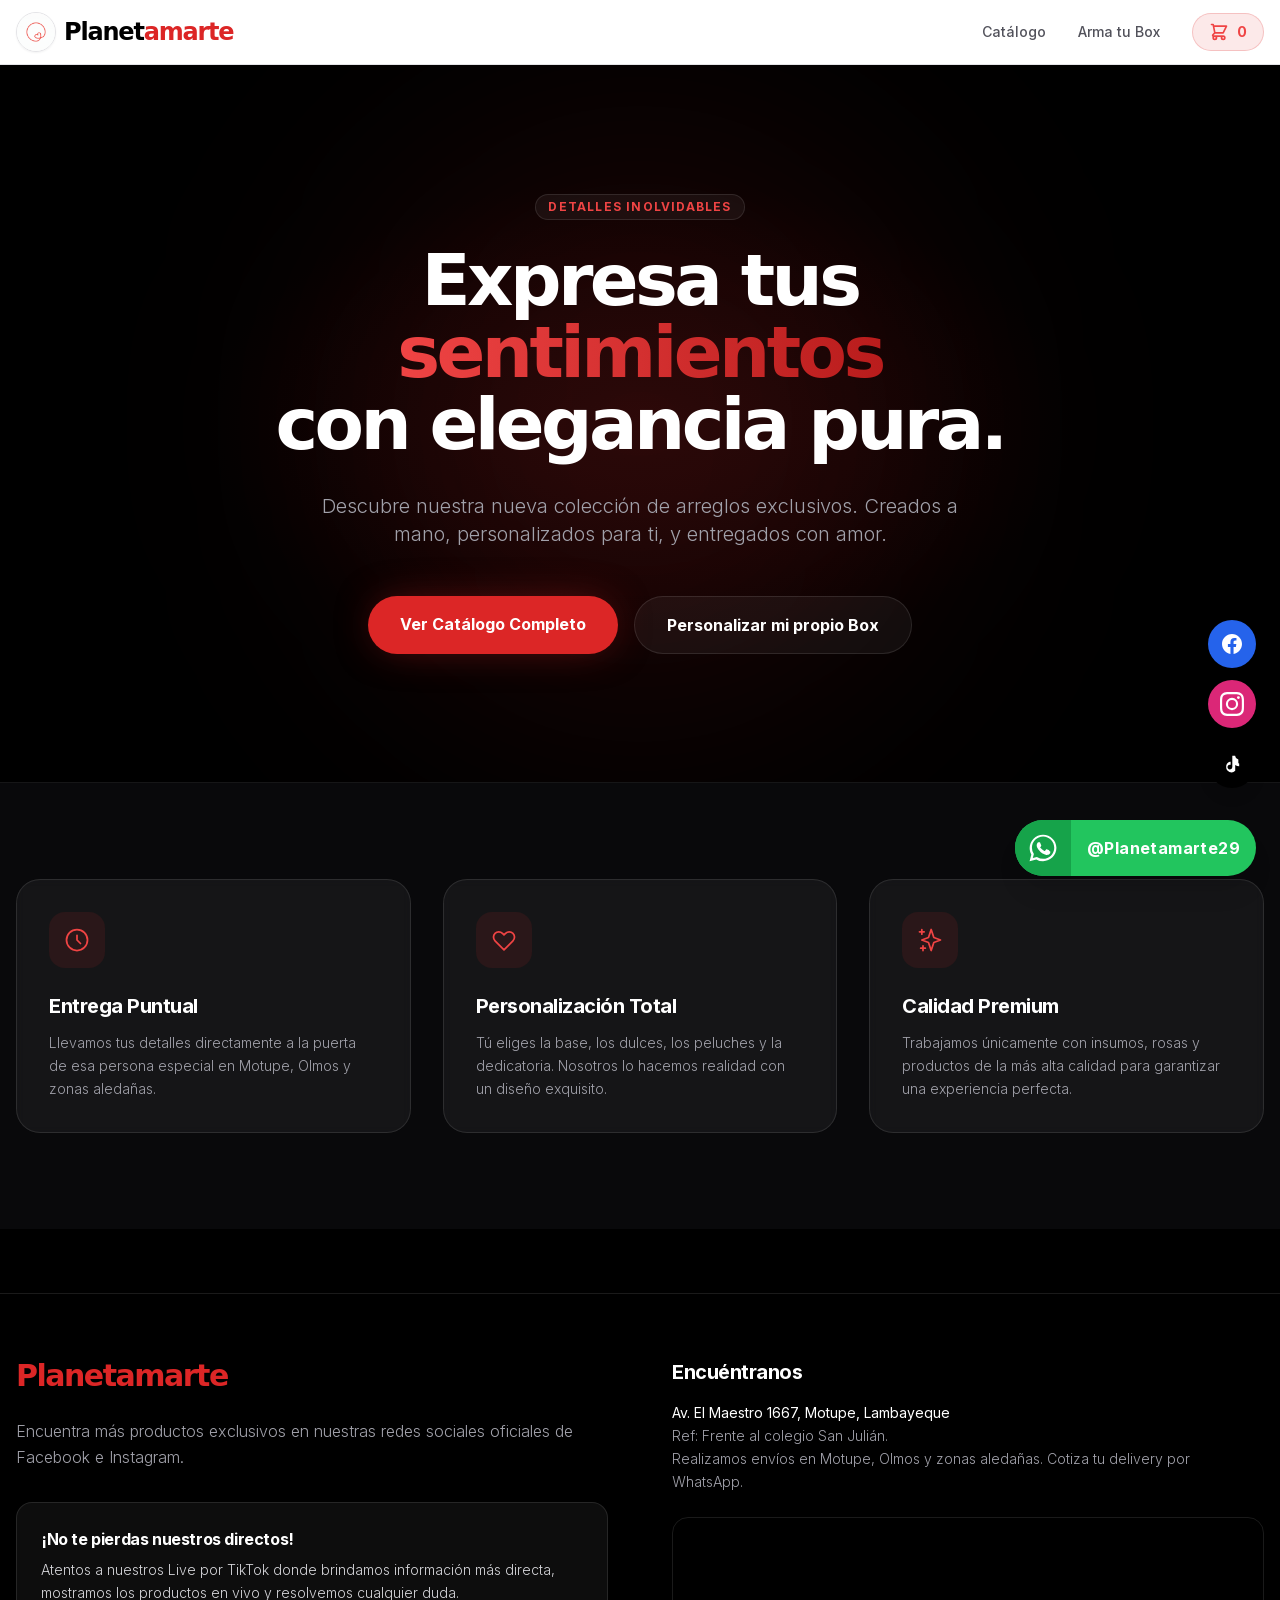
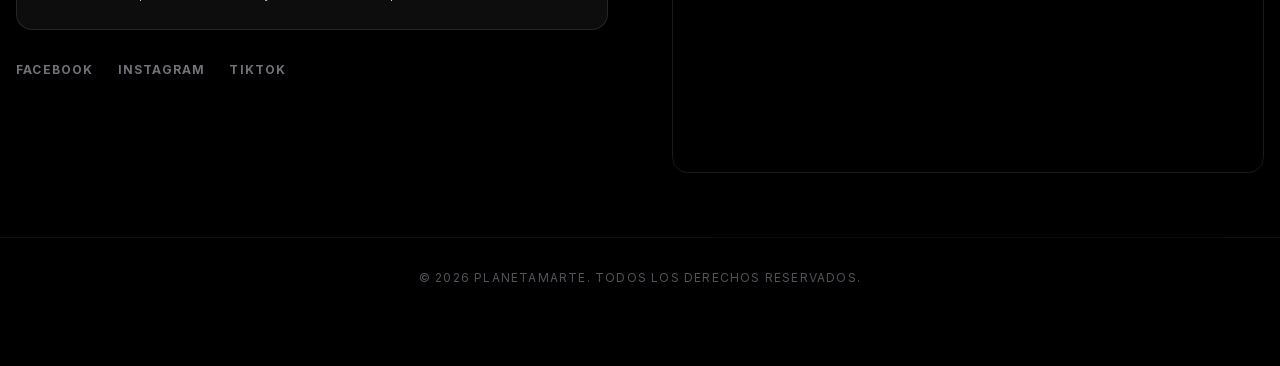
==== commit 80e8794f: "Add files via upload" ====
--- a/index.html
+++ b/index.html
@@ -1 +1 @@
-<!DOCTYPE html><html lang="es"><head><meta charSet="utf-8"/><meta name="viewport" content="width=device-width, initial-scale=1"/><link rel="preload" as="image" href="/imagenes/logo.jpg"/><link rel="stylesheet" href="/_next/static/css/ba56d8536cc63770.css" crossorigin="" data-precedence="next"/><link rel="preload" as="script" fetchPriority="low" href="/_next/static/chunks/webpack-019ba4b1c86e0020.js" crossorigin=""/><script src="/_next/static/chunks/fd9d1056-588512ac8f833320.js" async="" crossorigin=""></script><script src="/_next/static/chunks/69-c9e2cb5d1c89e010.js" async="" crossorigin=""></script><script src="/_next/static/chunks/main-app-72129b079bb7b459.js" async="" crossorigin=""></script><script src="/_next/static/chunks/250-96ac199ac1e6549a.js" async=""></script><script src="/_next/static/chunks/app/page-f0f584986305e732.js" async=""></script><script src="/_next/static/chunks/app/layout-a2d856e13c8d1a63.js" async=""></script><title>Planetamarte | Regalos Personalizados</title><meta name="description" content="Regalos personalizados, cajas y detalles en Motupe y Olmos."/><script src="/_next/static/chunks/polyfills-c67a75d1b6f99dc8.js" crossorigin="" noModule=""></script></head><body class="__className_f367f3 bg-black text-white min-h-screen flex flex-col selection:bg-red-600 selection:text-white"><header class="bg-white border-b border-zinc-200 sticky top-0 z-50 transition-all"><div class="max-w-7xl mx-auto px-4 h-16 flex items-center justify-between"><a class="font-sans font-bold text-2xl tracking-tighter flex items-center gap-2" href="/"><img src="/imagenes/logo.jpg" alt="Logo" class="w-10 h-10 rounded-full object-cover border border-zinc-200 shadow-sm"/><div class="flex"><span class="text-black">Planet</span><span class="text-red-600">amarte</span></div></a><nav class="flex items-center gap-4 md:gap-8 font-medium text-sm text-zinc-600"><a class="hover:text-black transition-colors hidden md:block" href="/catalogo">Catálogo</a><a class="hover:text-black transition-colors hidden md:block" href="/arma-tu-box">Arma tu Box</a><button class="relative flex items-center gap-2 bg-red-600/10 text-red-500 px-4 py-2 rounded-full hover:bg-red-600 hover:text-white transition-all border border-red-600/20 scale-100"><svg class="w-5 h-5" fill="none" stroke="currentColor" viewBox="0 0 24 24"><path stroke-linecap="round" stroke-linejoin="round" stroke-width="2" d="M3 3h2l.4 2M7 13h10l4-8H5.4M7 13L5.4 5M7 13l-2.293 2.293c-.63.63-.184 1.707.707 1.707H17m0 0a2 2 0 100 4 2 2 0 000-4zm-8 2a2 2 0 11-4 0 2 2 0 014 0z"></path></svg><span class="font-bold">0</span></button></nav></div></header><main class="flex-1"><div class="flex flex-col min-h-screen"><section class="relative flex flex-col items-center justify-center py-32 px-4 overflow-hidden"><div class="absolute inset-0 bg-[radial-gradient(ellipse_at_center,_var(--tw-gradient-stops))] from-red-900/20 via-black to-black -z-10"></div><div class="absolute top-1/2 left-1/2 -translate-x-1/2 -translate-y-1/2 w-[600px] h-[600px] bg-red-600/10 rounded-full blur-[120px] -z-10"></div><div class="max-w-4xl mx-auto text-center z-10 relative"><span class="inline-block py-1 px-3 rounded-full bg-white/5 border border-white/10 text-red-500 text-xs font-bold tracking-widest uppercase mb-6">Detalles Inolvidables</span><h1 class="text-5xl md:text-7xl font-sans font-bold text-white mb-8 tracking-tighter leading-tight">Expresa tus <span class="text-transparent bg-clip-text bg-gradient-to-r from-red-500 to-red-700">sentimientos</span><br/>con elegancia pura.</h1><p class="text-lg md:text-xl text-zinc-400 mb-12 max-w-2xl mx-auto font-light leading-relaxed">Descubre nuestra nueva colección de arreglos exclusivos. Creados a mano, personalizados para ti, y entregados con amor.</p><div class="flex flex-col sm:flex-row gap-4 justify-center"><a class="bg-red-600 text-white px-8 py-4 rounded-full font-bold hover:bg-red-700 transition-colors shadow-[0_0_40px_-10px_rgba(220,38,38,0.5)]" href="/catalogo">Ver Catálogo Completo</a><a class="bg-white/5 text-white border border-white/10 px-8 py-4 rounded-full font-bold hover:bg-white/10 transition-colors" href="/arma-tu-box">Personalizar mi propio Box</a></div></div></section><section class="py-24 bg-zinc-950 border-t border-white/5"><div class="max-w-7xl mx-auto px-4"><div class="grid grid-cols-1 md:grid-cols-3 gap-8"><div class="bg-white/5 border border-white/10 p-8 rounded-3xl backdrop-blur-sm hover:border-red-500/30 transition-colors group"><div class="w-14 h-14 bg-red-600/10 text-red-500 rounded-2xl flex items-center justify-center mb-6 group-hover:scale-110 transition-transform"><svg class="w-7 h-7" fill="none" stroke="currentColor" viewBox="0 0 24 24"><path stroke-linecap="round" stroke-linejoin="round" stroke-width="1.5" d="M12 8v4l3 3m6-3a9 9 0 11-18 0 9 9 0 0118 0z"></path></svg></div><h3 class="text-xl font-bold text-white mb-3 tracking-tight">Entrega Puntual</h3><p class="text-zinc-400 text-sm leading-relaxed font-light">Llevamos tus detalles directamente a la puerta de esa persona especial en Motupe, Olmos y zonas aledañas.</p></div><div class="bg-white/5 border border-white/10 p-8 rounded-3xl backdrop-blur-sm hover:border-red-500/30 transition-colors group"><div class="w-14 h-14 bg-red-600/10 text-red-500 rounded-2xl flex items-center justify-center mb-6 group-hover:scale-110 transition-transform"><svg class="w-7 h-7" fill="none" stroke="currentColor" viewBox="0 0 24 24"><path stroke-linecap="round" stroke-linejoin="round" stroke-width="1.5" d="M4.318 6.318a4.5 4.5 0 000 6.364L12 20.364l7.682-7.682a4.5 4.5 0 00-6.364-6.364L12 7.636l-1.318-1.318a4.5 4.5 0 00-6.364 0z"></path></svg></div><h3 class="text-xl font-bold text-white mb-3 tracking-tight">Personalización Total</h3><p class="text-zinc-400 text-sm leading-relaxed font-light">Tú eliges la base, los dulces, los peluches y la dedicatoria. Nosotros lo hacemos realidad con un diseño exquisito.</p></div><div class="bg-white/5 border border-white/10 p-8 rounded-3xl backdrop-blur-sm hover:border-red-500/30 transition-colors group"><div class="w-14 h-14 bg-red-600/10 text-red-500 rounded-2xl flex items-center justify-center mb-6 group-hover:scale-110 transition-transform"><svg class="w-7 h-7" fill="none" stroke="currentColor" viewBox="0 0 24 24"><path stroke-linecap="round" stroke-linejoin="round" stroke-width="1.5" d="M5 3v4M3 5h4M6 17v4m-2-2h4m5-16l2.286 6.857L21 12l-5.714 2.143L13 21l-2.286-6.857L5 12l5.714-2.143L13 3z"></path></svg></div><h3 class="text-xl font-bold text-white mb-3 tracking-tight">Calidad Premium</h3><p class="text-zinc-400 text-sm leading-relaxed font-light">Trabajamos únicamente con insumos, rosas y productos de la más alta calidad para garantizar una experiencia perfecta.</p></div></div></div></section></div></main><footer class="bg-black text-white mt-16 pb-24 md:pb-12 border-t border-white/10"><div class="max-w-7xl mx-auto px-4 py-16 grid grid-cols-1 md:grid-cols-2 gap-16"><div><h3 class="text-3xl font-sans font-bold text-red-600 tracking-tighter mb-6">Planetamarte</h3><p class="text-zinc-400 mb-8 leading-relaxed font-light">Encuentra más productos exclusivos en nuestras redes sociales oficiales de Facebook e Instagram.</p><div class="bg-white/5 p-6 rounded-2xl mb-8 border border-white/10 backdrop-blur-md"><p class="text-sm text-zinc-300 font-light leading-relaxed"><span class="font-bold text-white block mb-2 tracking-tight text-base">¡No te pierdas nuestros directos!</span>Atentos a nuestros Live por TikTok donde brindamos información más directa, mostramos los productos en vivo y resolvemos cualquier duda.</p></div><div class="flex gap-6"><a href="https://www.facebook.com/share/1BaaDrycgj/" target="_blank" rel="noreferrer" class="text-zinc-500 hover:text-white transition-colors uppercase tracking-widest text-xs font-bold">Facebook</a><a href="https://www.instagram.com/planetamarte29?stkn=a3ZrZXo5eGt5ZXBv" target="_blank" rel="noreferrer" class="text-zinc-500 hover:text-white transition-colors uppercase tracking-widest text-xs font-bold">Instagram</a><a href="https://www.tiktok.com/@planetamarte29" target="_blank" rel="noreferrer" class="text-zinc-500 hover:text-white transition-colors uppercase tracking-widest text-xs font-bold">TikTok</a></div></div><div><h3 class="text-xl font-bold mb-4 text-white tracking-tight">Encuéntranos</h3><p class="text-zinc-400 mb-6 text-sm font-light leading-relaxed"><strong class="text-white">Av. El Maestro 1667, Motupe, Lambayeque</strong><br/>Ref: Frente al colegio San Julián.<br/>Realizamos envíos en Motupe, Olmos y zonas aledañas. Cotiza tu delivery por WhatsApp.</p><div class="w-full h-64 rounded-2xl overflow-hidden shadow-2xl border border-white/10 grayscale hover:grayscale-0 transition-all duration-500"><iframe src="https://www.google.com/maps/embed?pb=!1m18!1m12!1m3!1d3964.673238622927!2d-79.72023348523366!3d-6.155823895543789!2m3!1f0!2f0!3f0!3m2!1i1024!2i768!4f13.1!3m3!1m2!1s0x904b39b56f8f1c8b%3A0xc3cf9c98bbd0ea5a!2sAv.%20El%20Maestro%201667%2C%20Motupe%2014601%2C%20Peru!5e0!3m2!1sen!2sus!4v1700000000000!5m2!1sen!2sus" width="100%" height="100%" style="border:0" allowFullScreen="" loading="lazy" referrerPolicy="no-referrer-when-downgrade"></iframe></div></div></div><div class="border-t border-white/5 max-w-7xl mx-auto px-4 py-8 text-center text-zinc-600 text-xs tracking-widest uppercase">© <!-- -->2026<!-- --> Planetamarte. Todos los derechos reservados.</div></footer><div class="fixed bottom-6 right-6 flex flex-col items-end gap-4 z-50"><div class="flex flex-col gap-3"><a href="https://www.facebook.com/share/1BaaDrycgj/" target="_blank" rel="noreferrer" class="w-12 h-12 bg-blue-600 text-white rounded-full flex items-center justify-center shadow-lg hover:scale-110 transition-transform"><svg class="w-6 h-6" fill="currentColor" viewBox="0 0 24 24"><path d="M22 12c0-5.523-4.477-10-10-10S2 6.477 2 12c0 4.991 3.657 9.128 8.438 9.878v-6.987h-2.54V12h2.54V9.797c0-2.506 1.492-3.89 3.777-3.89 1.094 0 2.238.195 2.238.195v2.46h-1.26c-1.243 0-1.63.771-1.63 1.562V12h2.773l-.443 2.89h-2.33v6.988C18.343 21.128 22 16.991 22 12z"></path></svg></a><a href="https://www.instagram.com/planetamarte29?stkn=a3ZrZXo5eGt5ZXBv" target="_blank" rel="noreferrer" class="w-12 h-12 bg-pink-600 text-white rounded-full flex items-center justify-center shadow-lg hover:scale-110 transition-transform"><svg class="w-6 h-6" fill="currentColor" viewBox="0 0 24 24"><path d="M12 2.163c3.204 0 3.584.012 4.85.07 3.252.148 4.771 1.691 4.919 4.919.058 1.265.069 1.645.069 4.849 0 3.205-.012 3.584-.069 4.849-.149 3.225-1.664 4.771-4.919 4.919-1.266.058-1.644.07-4.85.07-3.204 0-3.584-.012-4.849-.07-3.26-.149-4.771-1.699-4.919-4.92-.058-1.265-.07-1.644-.07-4.849 0-3.204.013-3.583.07-4.849.149-3.227 1.664-4.771 4.919-4.919 1.266-.057 1.645-.069 4.849-.069zM12 0C8.741 0 8.333.014 7.053.072 2.695.272.273 2.69.073 7.052.014 8.333 0 8.741 0 12c0 3.259.014 3.668.072 4.948.2 4.358 2.618 6.78 6.98 6.98C8.333 23.986 8.741 24 12 24c3.259 0 3.668-.014 4.948-.072 4.354-.2 6.782-2.618 6.979-6.98.059-1.28.073-1.689.073-4.948 0-3.259-.014-3.667-.072-4.947-.196-4.354-2.617-6.78-6.979-6.98C15.668.014 15.259 0 12 0zm0 5.838a6.162 6.162 0 100 12.324 6.162 6.162 0 000-12.324zM12 16a4 4 0 110-8 4 4 0 010 8zm6.406-11.845a1.44 1.44 0 100 2.881 1.44 1.44 0 000-2.881z"></path></svg></a><a href="https://www.tiktok.com/@planetamarte29" target="_blank" rel="noreferrer" class="w-12 h-12 bg-black text-white rounded-full flex items-center justify-center shadow-lg hover:scale-110 transition-transform"><svg class="w-5 h-5" fill="currentColor" viewBox="0 0 24 24"><path d="M19.59 6.69a4.83 4.83 0 0 1-3.77-4.25V2h-3.45v13.67a2.89 2.89 0 0 1-5.2 1.74 2.89 2.89 0 0 1 2.31-4.64 2.93 2.93 0 0 1 .88.13V9.4a6.84 6.84 0 0 0-1-.05A6.33 6.33 0 0 0 5 15.71a6.34 6.34 0 0 0 10.86 4.43v-7a8.16 8.16 0 0 0 4.77 1.52v-3.4a4.85 4.85 0 0 1-1-.1z"></path></svg></a></div><a href="https://wa.me/51922861992" target="_blank" rel="noreferrer" class="mt-4 flex items-center bg-green-500 rounded-full shadow-xl hover:scale-105 transition-transform overflow-hidden cursor-pointer"><div class="flex items-center justify-center bg-green-600 w-14 h-14"><svg class="w-8 h-8 text-white" fill="currentColor" viewBox="0 0 24 24"><path d="M12.031 2C6.48 2 2 6.48 2 12.031c0 1.763.453 3.424 1.258 4.908l-1.343 4.92 5.034-1.32a9.98 9.98 0 005.082 1.378h.004c5.55 0 10.029-4.48 10.029-10.03C22.064 6.481 17.583 2 12.031 2zM12.03 20.088a8.31 8.31 0 01-4.24-1.155l-.304-.18-3.155.828.843-3.076-.198-.316a8.324 8.324 0 01-1.272-4.417c0-4.61 3.754-8.364 8.364-8.364 4.609 0 8.362 3.753 8.362 8.364s-3.753 8.363-8.363 8.363zm4.595-6.282c-.252-.126-1.492-.737-1.724-.821-.23-.085-.399-.126-.567.126-.168.252-.65 .821-.798.989-.147.168-.295.19-.546.063-1.077-.54-2.122-1.267-2.955-2.277-.257-.31-.107-.5.018-.625.114-.114.252-.295.378-.442.126-.147.168-.252.252-.42.084-.169.042-.316-.021-.442-.063-.127-.567-1.368-.777-1.874-.205-.494-.413-.427-.567-.435l-.484-.008c-.168 0-.441.063-.672.315-.231.253-.882.863-.882 2.105 0 1.242.903 2.441 1.03 2.61.125.168 1.78 2.716 4.313 3.808.602.26 1.071.415 1.436.531.605.192 1.156.165 1.591.1.488-.073 1.492-.61 1.702-1.199.21-.59.21-1.095.147-1.199-.063-.106-.231-.169-.483-.295z"></path></svg></div><div class="px-4 text-white font-bold tracking-wide">@Planetamarte29</div></a></div><script src="/_next/static/chunks/webpack-019ba4b1c86e0020.js" crossorigin="" async=""></script><script>(self.__next_f=self.__next_f||[]).push([0]);self.__next_f.push([2,null])</script><script>self.__next_f.push([1,"1:HL[\"/_next/static/css/ba56d8536cc63770.css\",\"style\",{\"crossOrigin\":\"\"}]\n0:\"$L2\"\n"])</script><script>self.__next_f.push([1,"3:I[7690,[],\"\"]\n5:I[5250,[\"250\",\"static/chunks/250-96ac199ac1e6549a.js\",\"931\",\"static/chunks/app/page-f0f584986305e732.js\"],\"\"]\n6:I[6872,[\"250\",\"static/chunks/250-96ac199ac1e6549a.js\",\"185\",\"static/chunks/app/layout-a2d856e13c8d1a63.js\"],\"CartButton\"]\n7:I[5613,[],\"\"]\n8:I[1778,[],\"\"]\n9:I[7244,[\"250\",\"static/chunks/250-96ac199ac1e6549a.js\",\"185\",\"static/chunks/app/layout-a2d856e13c8d1a63.js\"],\"\"]\nb:I[8955,[],\"\"]\nc:[]\n"])</script><script>self.__next_f.push([1,"2:[[[\"$\",\"link\",\"0\",{\"rel\":\"stylesheet\",\"href\":\"/_next/static/css/ba56d8536cc63770.css\",\"precedence\":\"next\",\"crossOrigin\":\"\"}]],[\"$\",\"$L3\",null,{\"buildId\":\"wD6zzA54SpqNC_C2rVywb\",\"assetPrefix\":\"\",\"initialCanonicalUrl\":\"/\",\"initialTree\":[\"\",{\"children\":[\"__PAGE__\",{}]},\"$undefined\",\"$undefined\",true],\"initialSeedData\":[\"\",{\"children\":[\"__PAGE__\",{},[\"$L4\",[\"$\",\"div\",null,{\"className\":\"flex flex-col min-h-screen\",\"children\":[[\"$\",\"section\",null,{\"className\":\"relative flex flex-col items-center justify-center py-32 px-4 overflow-hidden\",\"children\":[[\"$\",\"div\",null,{\"className\":\"absolute inset-0 bg-[radial-gradient(ellipse_at_center,_var(--tw-gradient-stops))] from-red-900/20 via-black to-black -z-10\"}],[\"$\",\"div\",null,{\"className\":\"absolute top-1/2 left-1/2 -translate-x-1/2 -translate-y-1/2 w-[600px] h-[600px] bg-red-600/10 rounded-full blur-[120px] -z-10\"}],[\"$\",\"div\",null,{\"className\":\"max-w-4xl mx-auto text-center z-10 relative\",\"children\":[[\"$\",\"span\",null,{\"className\":\"inline-block py-1 px-3 rounded-full bg-white/5 border border-white/10 text-red-500 text-xs font-bold tracking-widest uppercase mb-6\",\"children\":\"Detalles Inolvidables\"}],[\"$\",\"h1\",null,{\"className\":\"text-5xl md:text-7xl font-sans font-bold text-white mb-8 tracking-tighter leading-tight\",\"children\":[\"Expresa tus \",[\"$\",\"span\",null,{\"className\":\"text-transparent bg-clip-text bg-gradient-to-r from-red-500 to-red-700\",\"children\":\"sentimientos\"}],[\"$\",\"br\",null,{}],\"con elegancia pura.\"]}],[\"$\",\"p\",null,{\"className\":\"text-lg md:text-xl text-zinc-400 mb-12 max-w-2xl mx-auto font-light leading-relaxed\",\"children\":\"Descubre nuestra nueva colección de arreglos exclusivos. Creados a mano, personalizados para ti, y entregados con amor.\"}],[\"$\",\"div\",null,{\"className\":\"flex flex-col sm:flex-row gap-4 justify-center\",\"children\":[[\"$\",\"$L5\",null,{\"href\":\"/catalogo\",\"className\":\"bg-red-600 text-white px-8 py-4 rounded-full font-bold hover:bg-red-700 transition-colors shadow-[0_0_40px_-10px_rgba(220,38,38,0.5)]\",\"children\":\"Ver Catálogo Completo\"}],[\"$\",\"$L5\",null,{\"href\":\"/arma-tu-box\",\"className\":\"bg-white/5 text-white border border-white/10 px-8 py-4 rounded-full font-bold hover:bg-white/10 transition-colors\",\"children\":\"Personalizar mi propio Box\"}]]}]]}]]}],[\"$\",\"section\",null,{\"className\":\"py-24 bg-zinc-950 border-t border-white/5\",\"children\":[\"$\",\"div\",null,{\"className\":\"max-w-7xl mx-auto px-4\",\"children\":[\"$\",\"div\",null,{\"className\":\"grid grid-cols-1 md:grid-cols-3 gap-8\",\"children\":[[\"$\",\"div\",null,{\"className\":\"bg-white/5 border border-white/10 p-8 rounded-3xl backdrop-blur-sm hover:border-red-500/30 transition-colors group\",\"children\":[[\"$\",\"div\",null,{\"className\":\"w-14 h-14 bg-red-600/10 text-red-500 rounded-2xl flex items-center justify-center mb-6 group-hover:scale-110 transition-transform\",\"children\":[\"$\",\"svg\",null,{\"className\":\"w-7 h-7\",\"fill\":\"none\",\"stroke\":\"currentColor\",\"viewBox\":\"0 0 24 24\",\"children\":[\"$\",\"path\",null,{\"strokeLinecap\":\"round\",\"strokeLinejoin\":\"round\",\"strokeWidth\":1.5,\"d\":\"M12 8v4l3 3m6-3a9 9 0 11-18 0 9 9 0 0118 0z\"}]}]}],[\"$\",\"h3\",null,{\"className\":\"text-xl font-bold text-white mb-3 tracking-tight\",\"children\":\"Entrega Puntual\"}],[\"$\",\"p\",null,{\"className\":\"text-zinc-400 text-sm leading-relaxed font-light\",\"children\":\"Llevamos tus detalles directamente a la puerta de esa persona especial en Motupe, Olmos y zonas aledañas.\"}]]}],[\"$\",\"div\",null,{\"className\":\"bg-white/5 border border-white/10 p-8 rounded-3xl backdrop-blur-sm hover:border-red-500/30 transition-colors group\",\"children\":[[\"$\",\"div\",null,{\"className\":\"w-14 h-14 bg-red-600/10 text-red-500 rounded-2xl flex items-center justify-center mb-6 group-hover:scale-110 transition-transform\",\"children\":[\"$\",\"svg\",null,{\"className\":\"w-7 h-7\",\"fill\":\"none\",\"stroke\":\"currentColor\",\"viewBox\":\"0 0 24 24\",\"children\":[\"$\",\"path\",null,{\"strokeLinecap\":\"round\",\"strokeLinejoin\":\"round\",\"strokeWidth\":1.5,\"d\":\"M4.318 6.318a4.5 4.5 0 000 6.364L12 20.364l7.682-7.682a4.5 4.5 0 00-6.364-6.364L12 7.636l-1.318-1.318a4.5 4.5 0 00-6.364 0z\"}]}]}],[\"$\",\"h3\",null,{\"className\":\"text-xl font-bold text-white mb-3 tracking-tight\",\"children\":\"Personalización Total\"}],[\"$\",\"p\",null,{\"className\":\"text-zinc-400 text-sm leading-relaxed font-light\",\"children\":\"Tú eliges la base, los dulces, los peluches y la dedicatoria. Nosotros lo hacemos realidad con un diseño exquisito.\"}]]}],[\"$\",\"div\",null,{\"className\":\"bg-white/5 border border-white/10 p-8 rounded-3xl backdrop-blur-sm hover:border-red-500/30 transition-colors group\",\"children\":[[\"$\",\"div\",null,{\"className\":\"w-14 h-14 bg-red-600/10 text-red-500 rounded-2xl flex items-center justify-center mb-6 group-hover:scale-110 transition-transform\",\"children\":[\"$\",\"svg\",null,{\"className\":\"w-7 h-7\",\"fill\":\"none\",\"stroke\":\"currentColor\",\"viewBox\":\"0 0 24 24\",\"children\":[\"$\",\"path\",null,{\"strokeLinecap\":\"round\",\"strokeLinejoin\":\"round\",\"strokeWidth\":1.5,\"d\":\"M5 3v4M3 5h4M6 17v4m-2-2h4m5-16l2.286 6.857L21 12l-5.714 2.143L13 21l-2.286-6.857L5 12l5.714-2.143L13 3z\"}]}]}],[\"$\",\"h3\",null,{\"className\":\"text-xl font-bold text-white mb-3 tracking-tight\",\"children\":\"Calidad Premium\"}],[\"$\",\"p\",null,{\"className\":\"text-zinc-400 text-sm leading-relaxed font-light\",\"children\":\"Trabajamos únicamente con insumos, rosas y productos de la más alta calidad para garantizar una experiencia perfecta.\"}]]}]]}]}]}]]}],null]]},[null,[\"$\",\"html\",null,{\"lang\":\"es\",\"children\":[\"$\",\"body\",null,{\"className\":\"__className_f367f3 bg-black text-white min-h-screen flex flex-col selection:bg-red-600 selection:text-white\",\"children\":[[\"$\",\"header\",null,{\"className\":\"bg-white border-b border-zinc-200 sticky top-0 z-50 transition-all\",\"children\":[\"$\",\"div\",null,{\"className\":\"max-w-7xl mx-auto px-4 h-16 flex items-center justify-between\",\"children\":[[\"$\",\"$L5\",null,{\"href\":\"/\",\"className\":\"font-sans font-bold text-2xl tracking-tighter flex items-center gap-2\",\"children\":[[\"$\",\"img\",null,{\"src\":\"/imagenes/logo.jpg\",\"alt\":\"Logo\",\"className\":\"w-10 h-10 rounded-full object-cover border border-zinc-200 shadow-sm\"}],[\"$\",\"div\",null,{\"className\":\"flex\",\"children\":[[\"$\",\"span\",null,{\"className\":\"text-black\",\"children\":\"Planet\"}],[\"$\",\"span\",null,{\"className\":\"text-red-600\",\"children\":\"amarte\"}]]}]]}],[\"$\",\"nav\",null,{\"className\":\"flex items-center gap-4 md:gap-8 font-medium text-sm text-zinc-600\",\"children\":[[\"$\",\"$L5\",null,{\"href\":\"/catalogo\",\"className\":\"hover:text-black transition-colors hidden md:block\",\"children\":\"Catálogo\"}],[\"$\",\"$L5\",null,{\"href\":\"/arma-tu-box\",\"className\":\"hover:text-black transition-colors hidden md:block\",\"children\":\"Arma tu Box\"}],[\"$\",\"$L6\",null,{}]]}]]}]}],[\"$\",\"main\",null,{\"className\":\"flex-1\",\"children\":[\"$\",\"$L7\",null,{\"parallelRouterKey\":\"children\",\"segmentPath\":[\"children\"],\"loading\":\"$undefined\",\"loadingStyles\":\"$undefined\",\"loadingScripts\":\"$undefined\",\"hasLoading\":false,\"error\":\"$undefined\",\"errorStyles\":\"$undefined\",\"errorScripts\":\"$undefined\",\"template\":[\"$\",\"$L8\",null,{}],\"templateStyles\":\"$undefined\",\"templateScripts\":\"$undefined\",\"notFound\":[[\"$\",\"title\",null,{\"children\":\"404: This page could not be found.\"}],[\"$\",\"div\",null,{\"style\":{\"fontFamily\":\"system-ui,\\\"Segoe UI\\\",Roboto,Helvetica,Arial,sans-serif,\\\"Apple Color Emoji\\\",\\\"Segoe UI Emoji\\\"\",\"height\":\"100vh\",\"textAlign\":\"center\",\"display\":\"flex\",\"flexDirection\":\"column\",\"alignItems\":\"center\",\"justifyContent\":\"center\"},\"children\":[\"$\",\"div\",null,{\"children\":[[\"$\",\"style\",null,{\"dangerouslySetInnerHTML\":{\"__html\":\"body{color:#000;background:#fff;margin:0}.next-error-h1{border-right:1px solid rgba(0,0,0,.3)}@media (prefers-color-scheme:dark){body{color:#fff;background:#000}.next-error-h1{border-right:1px solid rgba(255,255,255,.3)}}\"}}],[\"$\",\"h1\",null,{\"className\":\"next-error-h1\",\"style\":{\"display\":\"inline-block\",\"margin\":\"0 20px 0 0\",\"padding\":\"0 23px 0 0\",\"fontSize\":24,\"fontWeight\":500,\"verticalAlign\":\"top\",\"lineHeight\":\"49px\"},\"children\":\"404\"}],[\"$\",\"div\",null,{\"style\":{\"display\":\"inline-block\"},\"children\":[\"$\",\"h2\",null,{\"style\":{\"fontSize\":14,\"fontWeight\":400,\"lineHeight\":\"49px\",\"margin\":0},\"children\":\"This page could not be found.\"}]}]]}]}]],\"notFoundStyles\":[],\"styles\":null}]}],[\"$\",\"footer\",null,{\"className\":\"bg-black text-white mt-16 pb-24 md:pb-12 border-t border-white/10\",\"children\":[[\"$\",\"div\",null,{\"className\":\"max-w-7xl mx-auto px-4 py-16 grid grid-cols-1 md:grid-cols-2 gap-16\",\"children\":[[\"$\",\"div\",null,{\"children\":[[\"$\",\"h3\",null,{\"className\":\"text-3xl font-sans font-bold text-red-600 tracking-tighter mb-6\",\"children\":\"Planetamarte\"}],[\"$\",\"p\",null,{\"className\":\"text-zinc-400 mb-8 leading-relaxed font-light\",\"children\":\"Encuentra más productos exclusivos en nuestras redes sociales oficiales de Facebook e Instagram.\"}],[\"$\",\"div\",null,{\"className\":\"bg-white/5 p-6 rounded-2xl mb-8 border border-white/10 backdrop-blur-md\",\"children\":[\"$\",\"p\",null,{\"className\":\"text-sm text-zinc-300 font-light leading-relaxed\",\"children\":[[\"$\",\"span\",null,{\"className\":\"font-bold text-white block mb-2 tracking-tight text-base\",\"children\":\"¡No te pierdas nuestros directos!\"}],\"Atentos a nuestros Live por TikTok donde brindamos información más directa, mostramos los productos en vivo y resolvemos cualquier duda.\"]}]}],[\"$\",\"div\",null,{\"className\":\"flex gap-6\",\"children\":[[\"$\",\"a\",null,{\"href\":\"https://www.facebook.com/share/1BaaDrycgj/\",\"target\":\"_blank\",\"rel\":\"noreferrer\",\"className\":\"text-zinc-500 hover:text-white transition-colors uppercase tracking-widest text-xs font-bold\",\"children\":\"Facebook\"}],[\"$\",\"a\",null,{\"href\":\"https://www.instagram.com/planetamarte29?stkn=a3ZrZXo5eGt5ZXBv\",\"target\":\"_blank\",\"rel\":\"noreferrer\",\"className\":\"text-zinc-500 hover:text-white transition-colors uppercase tracking-widest text-xs font-bold\",\"children\":\"Instagram\"}],[\"$\",\"a\",null,{\"href\":\"https://www.tiktok.com/@planetamarte29\",\"target\":\"_blank\",\"rel\":\"noreferrer\",\"className\":\"text-zinc-500 hover:text-white transition-colors uppercase tracking-widest text-xs font-bold\",\"children\":\"TikTok\"}]]}]]}],[\"$\",\"div\",null,{\"children\":[[\"$\",\"h3\",null,{\"className\":\"text-xl font-bold mb-4 text-white tracking-tight\",\"children\":\"Encuéntranos\"}],[\"$\",\"p\",null,{\"className\":\"text-zinc-400 mb-6 text-sm font-light leading-relaxed\",\"children\":[[\"$\",\"strong\",null,{\"className\":\"text-white\",\"children\":\"Av. El Maestro 1667, Motupe, Lambayeque\"}],[\"$\",\"br\",null,{}],\"Ref: Frente al colegio San Julián.\",[\"$\",\"br\",null,{}],\"Realizamos envíos en Motupe, Olmos y zonas aledañas. Cotiza tu delivery por WhatsApp.\"]}],[\"$\",\"div\",null,{\"className\":\"w-full h-64 rounded-2xl overflow-hidden shadow-2xl border border-white/10 grayscale hover:grayscale-0 transition-all duration-500\",\"children\":[\"$\",\"iframe\",null,{\"src\":\"https://www.google.com/maps/embed?pb=!1m18!1m12!1m3!1d3964.673238622927!2d-79.72023348523366!3d-6.155823895543789!2m3!1f0!2f0!3f0!3m2!1i1024!2i768!4f13.1!3m3!1m2!1s0x904b39b56f8f1c8b%3A0xc3cf9c98bbd0ea5a!2sAv.%20El%20Maestro%201667%2C%20Motupe%2014601%2C%20Peru!5e0!3m2!1sen!2sus!4v1700000000000!5m2!1sen!2sus\",\"width\":\"100%\",\"height\":\"100%\",\"style\":{\"border\":0},\"allowFullScreen\":true,\"loading\":\"lazy\",\"referrerPolicy\":\"no-referrer-when-downgrade\"}]}]]}]]}],[\"$\",\"div\",null,{\"className\":\"border-t border-white/5 max-w-7xl mx-auto px-4 py-8 text-center text-zinc-600 text-xs tracking-widest uppercase\",\"children\":[\"© \",2026,\" Planetamarte. Todos los derechos reservados.\"]}]]}],[\"$\",\"div\",null,{\"className\":\"fixed bottom-6 right-6 flex flex-col items-end gap-4 z-50\",\"children\":[[\"$\",\"div\",null,{\"className\":\"flex flex-col gap-3\",\"children\":[[\"$\",\"a\",null,{\"href\":\"https://www.facebook.com/share/1BaaDrycgj/\",\"target\":\"_blank\",\"rel\":\"noreferrer\",\"className\":\"w-12 h-12 bg-blue-600 text-white rounded-full flex items-center justify-center shadow-lg hover:scale-110 transition-transform\",\"children\":[\"$\",\"svg\",null,{\"className\":\"w-6 h-6\",\"fill\":\"currentColor\",\"viewBox\":\"0 0 24 24\",\"children\":[\"$\",\"path\",null,{\"d\":\"M22 12c0-5.523-4.477-10-10-10S2 6.477 2 12c0 4.991 3.657 9.128 8.438 9.878v-6.987h-2.54V12h2.54V9.797c0-2.506 1.492-3.89 3.777-3.89 1.094 0 2.238.195 2.238.195v2.46h-1.26c-1.243 0-1.63.771-1.63 1.562V12h2.773l-.443 2.89h-2.33v6.988C18.343 21.128 22 16.991 22 12z\"}]}]}],[\"$\",\"a\",null,{\"href\":\"https://www.instagram.com/planetamarte29?stkn=a3ZrZXo5eGt5ZXBv\",\"target\":\"_blank\",\"rel\":\"noreferrer\",\"className\":\"w-12 h-12 bg-pink-600 text-white rounded-full flex items-center justify-center shadow-lg hover:scale-110 transition-transform\",\"children\":[\"$\",\"svg\",null,{\"className\":\"w-6 h-6\",\"fill\":\"currentColor\",\"viewBox\":\"0 0 24 24\",\"children\":[\"$\",\"path\",null,{\"d\":\"M12 2.163c3.204 0 3.584.012 4.85.07 3.252.148 4.771 1.691 4.919 4.919.058 1.265.069 1.645.069 4.849 0 3.205-.012 3.584-.069 4.849-.149 3.225-1.664 4.771-4.919 4.919-1.266.058-1.644.07-4.85.07-3.204 0-3.584-.012-4.849-.07-3.26-.149-4.771-1.699-4.919-4.92-.058-1.265-.07-1.644-.07-4.849 0-3.204.013-3.583.07-4.849.149-3.227 1.664-4.771 4.919-4.919 1.266-.057 1.645-.069 4.849-.069zM12 0C8.741 0 8.333.014 7.053.072 2.695.272.273 2.69.073 7.052.014 8.333 0 8.741 0 12c0 3.259.014 3.668.072 4.948.2 4.358 2.618 6.78 6.98 6.98C8.333 23.986 8.741 24 12 24c3.259 0 3.668-.014 4.948-.072 4.354-.2 6.782-2.618 6.979-6.98.059-1.28.073-1.689.073-4.948 0-3.259-.014-3.667-.072-4.947-.196-4.354-2.617-6.78-6.979-6.98C15.668.014 15.259 0 12 0zm0 5.838a6.162 6.162 0 100 12.324 6.162 6.162 0 000-12.324zM12 16a4 4 0 110-8 4 4 0 010 8zm6.406-11.845a1.44 1.44 0 100 2.881 1.44 1.44 0 000-2.881z\"}]}]}],[\"$\",\"a\",null,{\"href\":\"https://www.tiktok.com/@planetamarte29\",\"target\":\"_blank\",\"rel\":\"noreferrer\",\"className\":\"w-12 h-12 bg-black text-white rounded-full flex items-center justify-center shadow-lg hover:scale-110 transition-transform\",\"children\":[\"$\",\"svg\",null,{\"className\":\"w-5 h-5\",\"fill\":\"currentColor\",\"viewBox\":\"0 0 24 24\",\"children\":[\"$\",\"path\",null,{\"d\":\"M19.59 6.69a4.83 4.83 0 0 1-3.77-4.25V2h-3.45v13.67a2.89 2.89 0 0 1-5.2 1.74 2.89 2.89 0 0 1 2.31-4.64 2.93 2.93 0 0 1 .88.13V9.4a6.84 6.84 0 0 0-1-.05A6.33 6.33 0 0 0 5 15.71a6.34 6.34 0 0 0 10.86 4.43v-7a8.16 8.16 0 0 0 4.77 1.52v-3.4a4.85 4.85 0 0 1-1-.1z\"}]}]}]]}],[\"$\",\"a\",null,{\"href\":\"https://wa.me/51922861992\",\"target\":\"_blank\",\"rel\":\"noreferrer\",\"className\":\"mt-4 flex items-center bg-green-500 rounded-full shadow-xl hover:scale-105 transition-transform overflow-hidden cursor-pointer\",\"children\":[[\"$\",\"div\",null,{\"className\":\"flex items-center justify-center bg-green-600 w-14 h-14\",\"children\":[\"$\",\"svg\",null,{\"className\":\"w-8 h-8 text-white\",\"fill\":\"currentColor\",\"viewBox\":\"0 0 24 24\",\"children\":[\"$\",\"path\",null,{\"d\":\"M12.031 2C6.48 2 2 6.48 2 12.031c0 1.763.453 3.424 1.258 4.908l-1.343 4.92 5.034-1.32a9.98 9.98 0 005.082 1.378h.004c5.55 0 10.029-4.48 10.029-10.03C22.064 6.481 17.583 2 12.031 2zM12.03 20.088a8.31 8.31 0 01-4.24-1.155l-.304-.18-3.155.828.843-3.076-.198-.316a8.324 8.324 0 01-1.272-4.417c0-4.61 3.754-8.364 8.364-8.364 4.609 0 8.362 3.753 8.362 8.364s-3.753 8.363-8.363 8.363zm4.595-6.282c-.252-.126-1.492-.737-1.724-.821-.23-.085-.399-.126-.567.126-.168.252-.65 .821-.798.989-.147.168-.295.19-.546.063-1.077-.54-2.122-1.267-2.955-2.277-.257-.31-.107-.5.018-.625.114-.114.252-.295.378-.442.126-.147.168-.252.252-.42.084-.169.042-.316-.021-.442-.063-.127-.567-1.368-.777-1.874-.205-.494-.413-.427-.567-.435l-.484-.008c-.168 0-.441.063-.672.315-.231.253-.882.863-.882 2.105 0 1.242.903 2.441 1.03 2.61.125.168 1.78 2.716 4.313 3.808.602.26 1.071.415 1.436.531.605.192 1.156.165 1.591.1.488-.073 1.492-.61 1.702-1.199.21-.59.21-1.095.147-1.199-.063-.106-.231-.169-.483-.295z\"}]}]}],[\"$\",\"div\",null,{\"className\":\"px-4 text-white font-bold tracking-wide\",\"children\":\"@Planetamarte29\"}]]}]]}],[\"$\",\"$L9\",null,{}]]}]}],null]],\"initialHead\":[false,\"$La\"],\"globalErrorComponent\":\"$b\",\"missingSlots\":\"$Wc\"}]]\n"])</script><script>self.__next_f.push([1,"a:[[\"$\",\"meta\",\"0\",{\"name\":\"viewport\",\"content\":\"width=device-width, initial-scale=1\"}],[\"$\",\"meta\",\"1\",{\"charSet\":\"utf-8\"}],[\"$\",\"title\",\"2\",{\"children\":\"Planetamarte | Regalos Personalizados\"}],[\"$\",\"meta\",\"3\",{\"name\":\"description\",\"content\":\"Regalos personalizados, cajas y detalles en Motupe y Olmos.\"}]]\n4:null\n"])</script><script>self.__next_f.push([1,""])</script></body></html>+<!DOCTYPE html><html lang="es"><head><meta charSet="utf-8"/><meta name="viewport" content="width=device-width, initial-scale=1"/><link rel="preload" as="image" href="/imagenes/logo.jpg"/><link rel="stylesheet" href="/_next/static/css/ba56d8536cc63770.css" crossorigin="" data-precedence="next"/><link rel="preload" as="script" fetchPriority="low" href="/_next/static/chunks/webpack-019ba4b1c86e0020.js" crossorigin=""/><script src="/_next/static/chunks/fd9d1056-588512ac8f833320.js" async="" crossorigin=""></script><script src="/_next/static/chunks/69-c9e2cb5d1c89e010.js" async="" crossorigin=""></script><script src="/_next/static/chunks/main-app-72129b079bb7b459.js" async="" crossorigin=""></script><script src="/_next/static/chunks/250-96ac199ac1e6549a.js" async=""></script><script src="/_next/static/chunks/app/page-f0f584986305e732.js" async=""></script><script src="/_next/static/chunks/app/layout-eb0028160eb93283.js" async=""></script><title>Planetamarte | Regalos Personalizados</title><meta name="description" content="Regalos personalizados, cajas y detalles en Motupe y Olmos."/><script src="/_next/static/chunks/polyfills-c67a75d1b6f99dc8.js" crossorigin="" noModule=""></script></head><body class="__className_f367f3 bg-black text-white min-h-screen flex flex-col selection:bg-red-600 selection:text-white"><header class="bg-white border-b border-zinc-200 sticky top-0 z-50 transition-all"><div class="max-w-7xl mx-auto px-4 h-16 flex items-center justify-between"><a class="font-sans font-bold text-2xl tracking-tighter flex items-center gap-2" href="/"><img src="/imagenes/logo.jpg" alt="Logo" class="w-10 h-10 rounded-full object-cover border border-zinc-200 shadow-sm"/><div class="flex"><span class="text-black">Planet</span><span class="text-red-600">amarte</span></div></a><nav class="flex items-center gap-4 md:gap-8 font-medium text-sm text-zinc-600"><a class="hover:text-black transition-colors hidden md:block" href="/catalogo">Catálogo</a><a class="hover:text-black transition-colors hidden md:block" href="/arma-tu-box">Arma tu Box</a><button class="relative flex items-center gap-2 bg-red-600/10 text-red-500 px-4 py-2 rounded-full hover:bg-red-600 hover:text-white transition-all border border-red-600/20 scale-100"><svg class="w-5 h-5" fill="none" stroke="currentColor" viewBox="0 0 24 24"><path stroke-linecap="round" stroke-linejoin="round" stroke-width="2" d="M3 3h2l.4 2M7 13h10l4-8H5.4M7 13L5.4 5M7 13l-2.293 2.293c-.63.63-.184 1.707.707 1.707H17m0 0a2 2 0 100 4 2 2 0 000-4zm-8 2a2 2 0 11-4 0 2 2 0 014 0z"></path></svg><span class="font-bold">0</span></button></nav></div></header><main class="flex-1"><div class="flex flex-col min-h-screen"><section class="relative flex flex-col items-center justify-center py-32 px-4 overflow-hidden"><div class="absolute inset-0 bg-[radial-gradient(ellipse_at_center,_var(--tw-gradient-stops))] from-red-900/20 via-black to-black -z-10"></div><div class="absolute top-1/2 left-1/2 -translate-x-1/2 -translate-y-1/2 w-[600px] h-[600px] bg-red-600/10 rounded-full blur-[120px] -z-10"></div><div class="max-w-4xl mx-auto text-center z-10 relative"><span class="inline-block py-1 px-3 rounded-full bg-white/5 border border-white/10 text-red-500 text-xs font-bold tracking-widest uppercase mb-6">Detalles Inolvidables</span><h1 class="text-5xl md:text-7xl font-sans font-bold text-white mb-8 tracking-tighter leading-tight">Expresa tus <span class="text-transparent bg-clip-text bg-gradient-to-r from-red-500 to-red-700">sentimientos</span><br/>con elegancia pura.</h1><p class="text-lg md:text-xl text-zinc-400 mb-12 max-w-2xl mx-auto font-light leading-relaxed">Descubre nuestra nueva colección de arreglos exclusivos. Creados a mano, personalizados para ti, y entregados con amor.</p><div class="flex flex-col sm:flex-row gap-4 justify-center"><a class="bg-red-600 text-white px-8 py-4 rounded-full font-bold hover:bg-red-700 transition-colors shadow-[0_0_40px_-10px_rgba(220,38,38,0.5)]" href="/catalogo">Ver Catálogo Completo</a><a class="bg-white/5 text-white border border-white/10 px-8 py-4 rounded-full font-bold hover:bg-white/10 transition-colors" href="/arma-tu-box">Personalizar mi propio Box</a></div></div></section><section class="py-24 bg-zinc-950 border-t border-white/5"><div class="max-w-7xl mx-auto px-4"><div class="grid grid-cols-1 md:grid-cols-3 gap-8"><div class="bg-white/5 border border-white/10 p-8 rounded-3xl backdrop-blur-sm hover:border-red-500/30 transition-colors group"><div class="w-14 h-14 bg-red-600/10 text-red-500 rounded-2xl flex items-center justify-center mb-6 group-hover:scale-110 transition-transform"><svg class="w-7 h-7" fill="none" stroke="currentColor" viewBox="0 0 24 24"><path stroke-linecap="round" stroke-linejoin="round" stroke-width="1.5" d="M12 8v4l3 3m6-3a9 9 0 11-18 0 9 9 0 0118 0z"></path></svg></div><h3 class="text-xl font-bold text-white mb-3 tracking-tight">Entrega Puntual</h3><p class="text-zinc-400 text-sm leading-relaxed font-light">Llevamos tus detalles directamente a la puerta de esa persona especial en Motupe, Olmos y zonas aledañas.</p></div><div class="bg-white/5 border border-white/10 p-8 rounded-3xl backdrop-blur-sm hover:border-red-500/30 transition-colors group"><div class="w-14 h-14 bg-red-600/10 text-red-500 rounded-2xl flex items-center justify-center mb-6 group-hover:scale-110 transition-transform"><svg class="w-7 h-7" fill="none" stroke="currentColor" viewBox="0 0 24 24"><path stroke-linecap="round" stroke-linejoin="round" stroke-width="1.5" d="M4.318 6.318a4.5 4.5 0 000 6.364L12 20.364l7.682-7.682a4.5 4.5 0 00-6.364-6.364L12 7.636l-1.318-1.318a4.5 4.5 0 00-6.364 0z"></path></svg></div><h3 class="text-xl font-bold text-white mb-3 tracking-tight">Personalización Total</h3><p class="text-zinc-400 text-sm leading-relaxed font-light">Tú eliges la base, los dulces, los peluches y la dedicatoria. Nosotros lo hacemos realidad con un diseño exquisito.</p></div><div class="bg-white/5 border border-white/10 p-8 rounded-3xl backdrop-blur-sm hover:border-red-500/30 transition-colors group"><div class="w-14 h-14 bg-red-600/10 text-red-500 rounded-2xl flex items-center justify-center mb-6 group-hover:scale-110 transition-transform"><svg class="w-7 h-7" fill="none" stroke="currentColor" viewBox="0 0 24 24"><path stroke-linecap="round" stroke-linejoin="round" stroke-width="1.5" d="M5 3v4M3 5h4M6 17v4m-2-2h4m5-16l2.286 6.857L21 12l-5.714 2.143L13 21l-2.286-6.857L5 12l5.714-2.143L13 3z"></path></svg></div><h3 class="text-xl font-bold text-white mb-3 tracking-tight">Calidad Premium</h3><p class="text-zinc-400 text-sm leading-relaxed font-light">Trabajamos únicamente con insumos, rosas y productos de la más alta calidad para garantizar una experiencia perfecta.</p></div></div></div></section></div></main><footer class="bg-black text-white mt-16 pb-24 md:pb-12 border-t border-white/10"><div class="max-w-7xl mx-auto px-4 py-16 grid grid-cols-1 md:grid-cols-2 gap-16"><div><h3 class="text-3xl font-sans font-bold text-red-600 tracking-tighter mb-6">Planetamarte</h3><p class="text-zinc-400 mb-8 leading-relaxed font-light">Encuentra más productos exclusivos en nuestras redes sociales oficiales de Facebook e Instagram.</p><div class="bg-white/5 p-6 rounded-2xl mb-8 border border-white/10 backdrop-blur-md"><p class="text-sm text-zinc-300 font-light leading-relaxed"><span class="font-bold text-white block mb-2 tracking-tight text-base">¡No te pierdas nuestros directos!</span>Atentos a nuestros Live por TikTok donde brindamos información más directa, mostramos los productos en vivo y resolvemos cualquier duda.</p></div><div class="flex gap-6"><a href="https://www.facebook.com/share/1BaaDrycgj/" target="_blank" rel="noreferrer" class="text-zinc-500 hover:text-white transition-colors uppercase tracking-widest text-xs font-bold">Facebook</a><a href="https://www.instagram.com/planetamarte29?stkn=a3ZrZXo5eGt5ZXBv" target="_blank" rel="noreferrer" class="text-zinc-500 hover:text-white transition-colors uppercase tracking-widest text-xs font-bold">Instagram</a><a href="https://www.tiktok.com/@planetamarte29" target="_blank" rel="noreferrer" class="text-zinc-500 hover:text-white transition-colors uppercase tracking-widest text-xs font-bold">TikTok</a></div></div><div><h3 class="text-xl font-bold mb-4 text-white tracking-tight">Encuéntranos</h3><p class="text-zinc-400 mb-6 text-sm font-light leading-relaxed"><strong class="text-white">Av. El Maestro 1667, Motupe, Lambayeque</strong><br/>Ref: Frente al colegio San Julián.<br/>Realizamos envíos en Motupe, Olmos y zonas aledañas. Cotiza tu delivery por WhatsApp.</p><div class="w-full h-64 rounded-2xl overflow-hidden shadow-2xl border border-white/10 grayscale hover:grayscale-0 transition-all duration-500"><iframe src="https://www.google.com/maps/embed?pb=!1m18!1m12!1m3!1d3964.673238622927!2d-79.72023348523366!3d-6.155823895543789!2m3!1f0!2f0!3f0!3m2!1i1024!2i768!4f13.1!3m3!1m2!1s0x904b39b56f8f1c8b%3A0xc3cf9c98bbd0ea5a!2sAv.%20El%20Maestro%201667%2C%20Motupe%2014601%2C%20Peru!5e0!3m2!1sen!2sus!4v1700000000000!5m2!1sen!2sus" width="100%" height="100%" style="border:0" allowFullScreen="" loading="lazy" referrerPolicy="no-referrer-when-downgrade"></iframe></div></div></div><div class="border-t border-white/5 max-w-7xl mx-auto px-4 py-8 text-center text-zinc-600 text-xs tracking-widest uppercase">© <!-- -->2026<!-- --> Planetamarte. Todos los derechos reservados.</div></footer><div class="fixed bottom-6 right-6 flex flex-col items-end gap-4 z-50"><div class="flex flex-col gap-3"><a href="https://www.facebook.com/share/1BaaDrycgj/" target="_blank" rel="noreferrer" class="w-12 h-12 bg-blue-600 text-white rounded-full flex items-center justify-center shadow-lg hover:scale-110 transition-transform"><svg class="w-6 h-6" fill="currentColor" viewBox="0 0 24 24"><path d="M22 12c0-5.523-4.477-10-10-10S2 6.477 2 12c0 4.991 3.657 9.128 8.438 9.878v-6.987h-2.54V12h2.54V9.797c0-2.506 1.492-3.89 3.777-3.89 1.094 0 2.238.195 2.238.195v2.46h-1.26c-1.243 0-1.63.771-1.63 1.562V12h2.773l-.443 2.89h-2.33v6.988C18.343 21.128 22 16.991 22 12z"></path></svg></a><a href="https://www.instagram.com/planetamarte29?stkn=a3ZrZXo5eGt5ZXBv" target="_blank" rel="noreferrer" class="w-12 h-12 bg-pink-600 text-white rounded-full flex items-center justify-center shadow-lg hover:scale-110 transition-transform"><svg class="w-6 h-6" fill="currentColor" viewBox="0 0 24 24"><path d="M12 2.163c3.204 0 3.584.012 4.85.07 3.252.148 4.771 1.691 4.919 4.919.058 1.265.069 1.645.069 4.849 0 3.205-.012 3.584-.069 4.849-.149 3.225-1.664 4.771-4.919 4.919-1.266.058-1.644.07-4.85.07-3.204 0-3.584-.012-4.849-.07-3.26-.149-4.771-1.699-4.919-4.92-.058-1.265-.07-1.644-.07-4.849 0-3.204.013-3.583.07-4.849.149-3.227 1.664-4.771 4.919-4.919 1.266-.057 1.645-.069 4.849-.069zM12 0C8.741 0 8.333.014 7.053.072 2.695.272.273 2.69.073 7.052.014 8.333 0 8.741 0 12c0 3.259.014 3.668.072 4.948.2 4.358 2.618 6.78 6.98 6.98C8.333 23.986 8.741 24 12 24c3.259 0 3.668-.014 4.948-.072 4.354-.2 6.782-2.618 6.979-6.98.059-1.28.073-1.689.073-4.948 0-3.259-.014-3.667-.072-4.947-.196-4.354-2.617-6.78-6.979-6.98C15.668.014 15.259 0 12 0zm0 5.838a6.162 6.162 0 100 12.324 6.162 6.162 0 000-12.324zM12 16a4 4 0 110-8 4 4 0 010 8zm6.406-11.845a1.44 1.44 0 100 2.881 1.44 1.44 0 000-2.881z"></path></svg></a><a href="https://www.tiktok.com/@planetamarte29" target="_blank" rel="noreferrer" class="w-12 h-12 bg-black text-white rounded-full flex items-center justify-center shadow-lg hover:scale-110 transition-transform"><svg class="w-5 h-5" fill="currentColor" viewBox="0 0 24 24"><path d="M19.59 6.69a4.83 4.83 0 0 1-3.77-4.25V2h-3.45v13.67a2.89 2.89 0 0 1-5.2 1.74 2.89 2.89 0 0 1 2.31-4.64 2.93 2.93 0 0 1 .88.13V9.4a6.84 6.84 0 0 0-1-.05A6.33 6.33 0 0 0 5 15.71a6.34 6.34 0 0 0 10.86 4.43v-7a8.16 8.16 0 0 0 4.77 1.52v-3.4a4.85 4.85 0 0 1-1-.1z"></path></svg></a></div><a href="https://wa.me/51922861992" target="_blank" rel="noreferrer" class="mt-4 flex items-center bg-green-500 rounded-full shadow-xl hover:scale-105 transition-transform overflow-hidden cursor-pointer"><div class="flex items-center justify-center bg-green-600 w-14 h-14"><svg class="w-8 h-8 text-white" fill="currentColor" viewBox="0 0 24 24"><path d="M12.031 2C6.48 2 2 6.48 2 12.031c0 1.763.453 3.424 1.258 4.908l-1.343 4.92 5.034-1.32a9.98 9.98 0 005.082 1.378h.004c5.55 0 10.029-4.48 10.029-10.03C22.064 6.481 17.583 2 12.031 2zM12.03 20.088a8.31 8.31 0 01-4.24-1.155l-.304-.18-3.155.828.843-3.076-.198-.316a8.324 8.324 0 01-1.272-4.417c0-4.61 3.754-8.364 8.364-8.364 4.609 0 8.362 3.753 8.362 8.364s-3.753 8.363-8.363 8.363zm4.595-6.282c-.252-.126-1.492-.737-1.724-.821-.23-.085-.399-.126-.567.126-.168.252-.65 .821-.798.989-.147.168-.295.19-.546.063-1.077-.54-2.122-1.267-2.955-2.277-.257-.31-.107-.5.018-.625.114-.114.252-.295.378-.442.126-.147.168-.252.252-.42.084-.169.042-.316-.021-.442-.063-.127-.567-1.368-.777-1.874-.205-.494-.413-.427-.567-.435l-.484-.008c-.168 0-.441.063-.672.315-.231.253-.882.863-.882 2.105 0 1.242.903 2.441 1.03 2.61.125.168 1.78 2.716 4.313 3.808.602.26 1.071.415 1.436.531.605.192 1.156.165 1.591.1.488-.073 1.492-.61 1.702-1.199.21-.59.21-1.095.147-1.199-.063-.106-.231-.169-.483-.295z"></path></svg></div><div class="px-4 text-white font-bold tracking-wide">@Planetamarte29</div></a></div><script src="/_next/static/chunks/webpack-019ba4b1c86e0020.js" crossorigin="" async=""></script><script>(self.__next_f=self.__next_f||[]).push([0]);self.__next_f.push([2,null])</script><script>self.__next_f.push([1,"1:HL[\"/_next/static/css/ba56d8536cc63770.css\",\"style\",{\"crossOrigin\":\"\"}]\n0:\"$L2\"\n"])</script><script>self.__next_f.push([1,"3:I[7690,[],\"\"]\n5:I[5250,[\"250\",\"static/chunks/250-96ac199ac1e6549a.js\",\"931\",\"static/chunks/app/page-f0f584986305e732.js\"],\"\"]\n6:I[6872,[\"250\",\"static/chunks/250-96ac199ac1e6549a.js\",\"185\",\"static/chunks/app/layout-eb0028160eb93283.js\"],\"CartButton\"]\n7:I[5613,[],\"\"]\n8:I[1778,[],\"\"]\n9:I[7244,[\"250\",\"static/chunks/250-96ac199ac1e6549a.js\",\"185\",\"static/chunks/app/layout-eb0028160eb93283.js\"],\"\"]\nb:I[8955,[],\"\"]\nc:[]\n"])</script><script>self.__next_f.push([1,"2:[[[\"$\",\"link\",\"0\",{\"rel\":\"stylesheet\",\"href\":\"/_next/static/css/ba56d8536cc63770.css\",\"precedence\":\"next\",\"crossOrigin\":\"\"}]],[\"$\",\"$L3\",null,{\"buildId\":\"j4RmOK1DNx5zjRx2y8YBa\",\"assetPrefix\":\"\",\"initialCanonicalUrl\":\"/\",\"initialTree\":[\"\",{\"children\":[\"__PAGE__\",{}]},\"$undefined\",\"$undefined\",true],\"initialSeedData\":[\"\",{\"children\":[\"__PAGE__\",{},[\"$L4\",[\"$\",\"div\",null,{\"className\":\"flex flex-col min-h-screen\",\"children\":[[\"$\",\"section\",null,{\"className\":\"relative flex flex-col items-center justify-center py-32 px-4 overflow-hidden\",\"children\":[[\"$\",\"div\",null,{\"className\":\"absolute inset-0 bg-[radial-gradient(ellipse_at_center,_var(--tw-gradient-stops))] from-red-900/20 via-black to-black -z-10\"}],[\"$\",\"div\",null,{\"className\":\"absolute top-1/2 left-1/2 -translate-x-1/2 -translate-y-1/2 w-[600px] h-[600px] bg-red-600/10 rounded-full blur-[120px] -z-10\"}],[\"$\",\"div\",null,{\"className\":\"max-w-4xl mx-auto text-center z-10 relative\",\"children\":[[\"$\",\"span\",null,{\"className\":\"inline-block py-1 px-3 rounded-full bg-white/5 border border-white/10 text-red-500 text-xs font-bold tracking-widest uppercase mb-6\",\"children\":\"Detalles Inolvidables\"}],[\"$\",\"h1\",null,{\"className\":\"text-5xl md:text-7xl font-sans font-bold text-white mb-8 tracking-tighter leading-tight\",\"children\":[\"Expresa tus \",[\"$\",\"span\",null,{\"className\":\"text-transparent bg-clip-text bg-gradient-to-r from-red-500 to-red-700\",\"children\":\"sentimientos\"}],[\"$\",\"br\",null,{}],\"con elegancia pura.\"]}],[\"$\",\"p\",null,{\"className\":\"text-lg md:text-xl text-zinc-400 mb-12 max-w-2xl mx-auto font-light leading-relaxed\",\"children\":\"Descubre nuestra nueva colección de arreglos exclusivos. Creados a mano, personalizados para ti, y entregados con amor.\"}],[\"$\",\"div\",null,{\"className\":\"flex flex-col sm:flex-row gap-4 justify-center\",\"children\":[[\"$\",\"$L5\",null,{\"href\":\"/catalogo\",\"className\":\"bg-red-600 text-white px-8 py-4 rounded-full font-bold hover:bg-red-700 transition-colors shadow-[0_0_40px_-10px_rgba(220,38,38,0.5)]\",\"children\":\"Ver Catálogo Completo\"}],[\"$\",\"$L5\",null,{\"href\":\"/arma-tu-box\",\"className\":\"bg-white/5 text-white border border-white/10 px-8 py-4 rounded-full font-bold hover:bg-white/10 transition-colors\",\"children\":\"Personalizar mi propio Box\"}]]}]]}]]}],[\"$\",\"section\",null,{\"className\":\"py-24 bg-zinc-950 border-t border-white/5\",\"children\":[\"$\",\"div\",null,{\"className\":\"max-w-7xl mx-auto px-4\",\"children\":[\"$\",\"div\",null,{\"className\":\"grid grid-cols-1 md:grid-cols-3 gap-8\",\"children\":[[\"$\",\"div\",null,{\"className\":\"bg-white/5 border border-white/10 p-8 rounded-3xl backdrop-blur-sm hover:border-red-500/30 transition-colors group\",\"children\":[[\"$\",\"div\",null,{\"className\":\"w-14 h-14 bg-red-600/10 text-red-500 rounded-2xl flex items-center justify-center mb-6 group-hover:scale-110 transition-transform\",\"children\":[\"$\",\"svg\",null,{\"className\":\"w-7 h-7\",\"fill\":\"none\",\"stroke\":\"currentColor\",\"viewBox\":\"0 0 24 24\",\"children\":[\"$\",\"path\",null,{\"strokeLinecap\":\"round\",\"strokeLinejoin\":\"round\",\"strokeWidth\":1.5,\"d\":\"M12 8v4l3 3m6-3a9 9 0 11-18 0 9 9 0 0118 0z\"}]}]}],[\"$\",\"h3\",null,{\"className\":\"text-xl font-bold text-white mb-3 tracking-tight\",\"children\":\"Entrega Puntual\"}],[\"$\",\"p\",null,{\"className\":\"text-zinc-400 text-sm leading-relaxed font-light\",\"children\":\"Llevamos tus detalles directamente a la puerta de esa persona especial en Motupe, Olmos y zonas aledañas.\"}]]}],[\"$\",\"div\",null,{\"className\":\"bg-white/5 border border-white/10 p-8 rounded-3xl backdrop-blur-sm hover:border-red-500/30 transition-colors group\",\"children\":[[\"$\",\"div\",null,{\"className\":\"w-14 h-14 bg-red-600/10 text-red-500 rounded-2xl flex items-center justify-center mb-6 group-hover:scale-110 transition-transform\",\"children\":[\"$\",\"svg\",null,{\"className\":\"w-7 h-7\",\"fill\":\"none\",\"stroke\":\"currentColor\",\"viewBox\":\"0 0 24 24\",\"children\":[\"$\",\"path\",null,{\"strokeLinecap\":\"round\",\"strokeLinejoin\":\"round\",\"strokeWidth\":1.5,\"d\":\"M4.318 6.318a4.5 4.5 0 000 6.364L12 20.364l7.682-7.682a4.5 4.5 0 00-6.364-6.364L12 7.636l-1.318-1.318a4.5 4.5 0 00-6.364 0z\"}]}]}],[\"$\",\"h3\",null,{\"className\":\"text-xl font-bold text-white mb-3 tracking-tight\",\"children\":\"Personalización Total\"}],[\"$\",\"p\",null,{\"className\":\"text-zinc-400 text-sm leading-relaxed font-light\",\"children\":\"Tú eliges la base, los dulces, los peluches y la dedicatoria. Nosotros lo hacemos realidad con un diseño exquisito.\"}]]}],[\"$\",\"div\",null,{\"className\":\"bg-white/5 border border-white/10 p-8 rounded-3xl backdrop-blur-sm hover:border-red-500/30 transition-colors group\",\"children\":[[\"$\",\"div\",null,{\"className\":\"w-14 h-14 bg-red-600/10 text-red-500 rounded-2xl flex items-center justify-center mb-6 group-hover:scale-110 transition-transform\",\"children\":[\"$\",\"svg\",null,{\"className\":\"w-7 h-7\",\"fill\":\"none\",\"stroke\":\"currentColor\",\"viewBox\":\"0 0 24 24\",\"children\":[\"$\",\"path\",null,{\"strokeLinecap\":\"round\",\"strokeLinejoin\":\"round\",\"strokeWidth\":1.5,\"d\":\"M5 3v4M3 5h4M6 17v4m-2-2h4m5-16l2.286 6.857L21 12l-5.714 2.143L13 21l-2.286-6.857L5 12l5.714-2.143L13 3z\"}]}]}],[\"$\",\"h3\",null,{\"className\":\"text-xl font-bold text-white mb-3 tracking-tight\",\"children\":\"Calidad Premium\"}],[\"$\",\"p\",null,{\"className\":\"text-zinc-400 text-sm leading-relaxed font-light\",\"children\":\"Trabajamos únicamente con insumos, rosas y productos de la más alta calidad para garantizar una experiencia perfecta.\"}]]}]]}]}]}]]}],null]]},[null,[\"$\",\"html\",null,{\"lang\":\"es\",\"children\":[\"$\",\"body\",null,{\"className\":\"__className_f367f3 bg-black text-white min-h-screen flex flex-col selection:bg-red-600 selection:text-white\",\"children\":[[\"$\",\"header\",null,{\"className\":\"bg-white border-b border-zinc-200 sticky top-0 z-50 transition-all\",\"children\":[\"$\",\"div\",null,{\"className\":\"max-w-7xl mx-auto px-4 h-16 flex items-center justify-between\",\"children\":[[\"$\",\"$L5\",null,{\"href\":\"/\",\"className\":\"font-sans font-bold text-2xl tracking-tighter flex items-center gap-2\",\"children\":[[\"$\",\"img\",null,{\"src\":\"/imagenes/logo.jpg\",\"alt\":\"Logo\",\"className\":\"w-10 h-10 rounded-full object-cover border border-zinc-200 shadow-sm\"}],[\"$\",\"div\",null,{\"className\":\"flex\",\"children\":[[\"$\",\"span\",null,{\"className\":\"text-black\",\"children\":\"Planet\"}],[\"$\",\"span\",null,{\"className\":\"text-red-600\",\"children\":\"amarte\"}]]}]]}],[\"$\",\"nav\",null,{\"className\":\"flex items-center gap-4 md:gap-8 font-medium text-sm text-zinc-600\",\"children\":[[\"$\",\"$L5\",null,{\"href\":\"/catalogo\",\"className\":\"hover:text-black transition-colors hidden md:block\",\"children\":\"Catálogo\"}],[\"$\",\"$L5\",null,{\"href\":\"/arma-tu-box\",\"className\":\"hover:text-black transition-colors hidden md:block\",\"children\":\"Arma tu Box\"}],[\"$\",\"$L6\",null,{}]]}]]}]}],[\"$\",\"main\",null,{\"className\":\"flex-1\",\"children\":[\"$\",\"$L7\",null,{\"parallelRouterKey\":\"children\",\"segmentPath\":[\"children\"],\"loading\":\"$undefined\",\"loadingStyles\":\"$undefined\",\"loadingScripts\":\"$undefined\",\"hasLoading\":false,\"error\":\"$undefined\",\"errorStyles\":\"$undefined\",\"errorScripts\":\"$undefined\",\"template\":[\"$\",\"$L8\",null,{}],\"templateStyles\":\"$undefined\",\"templateScripts\":\"$undefined\",\"notFound\":[[\"$\",\"title\",null,{\"children\":\"404: This page could not be found.\"}],[\"$\",\"div\",null,{\"style\":{\"fontFamily\":\"system-ui,\\\"Segoe UI\\\",Roboto,Helvetica,Arial,sans-serif,\\\"Apple Color Emoji\\\",\\\"Segoe UI Emoji\\\"\",\"height\":\"100vh\",\"textAlign\":\"center\",\"display\":\"flex\",\"flexDirection\":\"column\",\"alignItems\":\"center\",\"justifyContent\":\"center\"},\"children\":[\"$\",\"div\",null,{\"children\":[[\"$\",\"style\",null,{\"dangerouslySetInnerHTML\":{\"__html\":\"body{color:#000;background:#fff;margin:0}.next-error-h1{border-right:1px solid rgba(0,0,0,.3)}@media (prefers-color-scheme:dark){body{color:#fff;background:#000}.next-error-h1{border-right:1px solid rgba(255,255,255,.3)}}\"}}],[\"$\",\"h1\",null,{\"className\":\"next-error-h1\",\"style\":{\"display\":\"inline-block\",\"margin\":\"0 20px 0 0\",\"padding\":\"0 23px 0 0\",\"fontSize\":24,\"fontWeight\":500,\"verticalAlign\":\"top\",\"lineHeight\":\"49px\"},\"children\":\"404\"}],[\"$\",\"div\",null,{\"style\":{\"display\":\"inline-block\"},\"children\":[\"$\",\"h2\",null,{\"style\":{\"fontSize\":14,\"fontWeight\":400,\"lineHeight\":\"49px\",\"margin\":0},\"children\":\"This page could not be found.\"}]}]]}]}]],\"notFoundStyles\":[],\"styles\":null}]}],[\"$\",\"footer\",null,{\"className\":\"bg-black text-white mt-16 pb-24 md:pb-12 border-t border-white/10\",\"children\":[[\"$\",\"div\",null,{\"className\":\"max-w-7xl mx-auto px-4 py-16 grid grid-cols-1 md:grid-cols-2 gap-16\",\"children\":[[\"$\",\"div\",null,{\"children\":[[\"$\",\"h3\",null,{\"className\":\"text-3xl font-sans font-bold text-red-600 tracking-tighter mb-6\",\"children\":\"Planetamarte\"}],[\"$\",\"p\",null,{\"className\":\"text-zinc-400 mb-8 leading-relaxed font-light\",\"children\":\"Encuentra más productos exclusivos en nuestras redes sociales oficiales de Facebook e Instagram.\"}],[\"$\",\"div\",null,{\"className\":\"bg-white/5 p-6 rounded-2xl mb-8 border border-white/10 backdrop-blur-md\",\"children\":[\"$\",\"p\",null,{\"className\":\"text-sm text-zinc-300 font-light leading-relaxed\",\"children\":[[\"$\",\"span\",null,{\"className\":\"font-bold text-white block mb-2 tracking-tight text-base\",\"children\":\"¡No te pierdas nuestros directos!\"}],\"Atentos a nuestros Live por TikTok donde brindamos información más directa, mostramos los productos en vivo y resolvemos cualquier duda.\"]}]}],[\"$\",\"div\",null,{\"className\":\"flex gap-6\",\"children\":[[\"$\",\"a\",null,{\"href\":\"https://www.facebook.com/share/1BaaDrycgj/\",\"target\":\"_blank\",\"rel\":\"noreferrer\",\"className\":\"text-zinc-500 hover:text-white transition-colors uppercase tracking-widest text-xs font-bold\",\"children\":\"Facebook\"}],[\"$\",\"a\",null,{\"href\":\"https://www.instagram.com/planetamarte29?stkn=a3ZrZXo5eGt5ZXBv\",\"target\":\"_blank\",\"rel\":\"noreferrer\",\"className\":\"text-zinc-500 hover:text-white transition-colors uppercase tracking-widest text-xs font-bold\",\"children\":\"Instagram\"}],[\"$\",\"a\",null,{\"href\":\"https://www.tiktok.com/@planetamarte29\",\"target\":\"_blank\",\"rel\":\"noreferrer\",\"className\":\"text-zinc-500 hover:text-white transition-colors uppercase tracking-widest text-xs font-bold\",\"children\":\"TikTok\"}]]}]]}],[\"$\",\"div\",null,{\"children\":[[\"$\",\"h3\",null,{\"className\":\"text-xl font-bold mb-4 text-white tracking-tight\",\"children\":\"Encuéntranos\"}],[\"$\",\"p\",null,{\"className\":\"text-zinc-400 mb-6 text-sm font-light leading-relaxed\",\"children\":[[\"$\",\"strong\",null,{\"className\":\"text-white\",\"children\":\"Av. El Maestro 1667, Motupe, Lambayeque\"}],[\"$\",\"br\",null,{}],\"Ref: Frente al colegio San Julián.\",[\"$\",\"br\",null,{}],\"Realizamos envíos en Motupe, Olmos y zonas aledañas. Cotiza tu delivery por WhatsApp.\"]}],[\"$\",\"div\",null,{\"className\":\"w-full h-64 rounded-2xl overflow-hidden shadow-2xl border border-white/10 grayscale hover:grayscale-0 transition-all duration-500\",\"children\":[\"$\",\"iframe\",null,{\"src\":\"https://www.google.com/maps/embed?pb=!1m18!1m12!1m3!1d3964.673238622927!2d-79.72023348523366!3d-6.155823895543789!2m3!1f0!2f0!3f0!3m2!1i1024!2i768!4f13.1!3m3!1m2!1s0x904b39b56f8f1c8b%3A0xc3cf9c98bbd0ea5a!2sAv.%20El%20Maestro%201667%2C%20Motupe%2014601%2C%20Peru!5e0!3m2!1sen!2sus!4v1700000000000!5m2!1sen!2sus\",\"width\":\"100%\",\"height\":\"100%\",\"style\":{\"border\":0},\"allowFullScreen\":true,\"loading\":\"lazy\",\"referrerPolicy\":\"no-referrer-when-downgrade\"}]}]]}]]}],[\"$\",\"div\",null,{\"className\":\"border-t border-white/5 max-w-7xl mx-auto px-4 py-8 text-center text-zinc-600 text-xs tracking-widest uppercase\",\"children\":[\"© \",2026,\" Planetamarte. Todos los derechos reservados.\"]}]]}],[\"$\",\"div\",null,{\"className\":\"fixed bottom-6 right-6 flex flex-col items-end gap-4 z-50\",\"children\":[[\"$\",\"div\",null,{\"className\":\"flex flex-col gap-3\",\"children\":[[\"$\",\"a\",null,{\"href\":\"https://www.facebook.com/share/1BaaDrycgj/\",\"target\":\"_blank\",\"rel\":\"noreferrer\",\"className\":\"w-12 h-12 bg-blue-600 text-white rounded-full flex items-center justify-center shadow-lg hover:scale-110 transition-transform\",\"children\":[\"$\",\"svg\",null,{\"className\":\"w-6 h-6\",\"fill\":\"currentColor\",\"viewBox\":\"0 0 24 24\",\"children\":[\"$\",\"path\",null,{\"d\":\"M22 12c0-5.523-4.477-10-10-10S2 6.477 2 12c0 4.991 3.657 9.128 8.438 9.878v-6.987h-2.54V12h2.54V9.797c0-2.506 1.492-3.89 3.777-3.89 1.094 0 2.238.195 2.238.195v2.46h-1.26c-1.243 0-1.63.771-1.63 1.562V12h2.773l-.443 2.89h-2.33v6.988C18.343 21.128 22 16.991 22 12z\"}]}]}],[\"$\",\"a\",null,{\"href\":\"https://www.instagram.com/planetamarte29?stkn=a3ZrZXo5eGt5ZXBv\",\"target\":\"_blank\",\"rel\":\"noreferrer\",\"className\":\"w-12 h-12 bg-pink-600 text-white rounded-full flex items-center justify-center shadow-lg hover:scale-110 transition-transform\",\"children\":[\"$\",\"svg\",null,{\"className\":\"w-6 h-6\",\"fill\":\"currentColor\",\"viewBox\":\"0 0 24 24\",\"children\":[\"$\",\"path\",null,{\"d\":\"M12 2.163c3.204 0 3.584.012 4.85.07 3.252.148 4.771 1.691 4.919 4.919.058 1.265.069 1.645.069 4.849 0 3.205-.012 3.584-.069 4.849-.149 3.225-1.664 4.771-4.919 4.919-1.266.058-1.644.07-4.85.07-3.204 0-3.584-.012-4.849-.07-3.26-.149-4.771-1.699-4.919-4.92-.058-1.265-.07-1.644-.07-4.849 0-3.204.013-3.583.07-4.849.149-3.227 1.664-4.771 4.919-4.919 1.266-.057 1.645-.069 4.849-.069zM12 0C8.741 0 8.333.014 7.053.072 2.695.272.273 2.69.073 7.052.014 8.333 0 8.741 0 12c0 3.259.014 3.668.072 4.948.2 4.358 2.618 6.78 6.98 6.98C8.333 23.986 8.741 24 12 24c3.259 0 3.668-.014 4.948-.072 4.354-.2 6.782-2.618 6.979-6.98.059-1.28.073-1.689.073-4.948 0-3.259-.014-3.667-.072-4.947-.196-4.354-2.617-6.78-6.979-6.98C15.668.014 15.259 0 12 0zm0 5.838a6.162 6.162 0 100 12.324 6.162 6.162 0 000-12.324zM12 16a4 4 0 110-8 4 4 0 010 8zm6.406-11.845a1.44 1.44 0 100 2.881 1.44 1.44 0 000-2.881z\"}]}]}],[\"$\",\"a\",null,{\"href\":\"https://www.tiktok.com/@planetamarte29\",\"target\":\"_blank\",\"rel\":\"noreferrer\",\"className\":\"w-12 h-12 bg-black text-white rounded-full flex items-center justify-center shadow-lg hover:scale-110 transition-transform\",\"children\":[\"$\",\"svg\",null,{\"className\":\"w-5 h-5\",\"fill\":\"currentColor\",\"viewBox\":\"0 0 24 24\",\"children\":[\"$\",\"path\",null,{\"d\":\"M19.59 6.69a4.83 4.83 0 0 1-3.77-4.25V2h-3.45v13.67a2.89 2.89 0 0 1-5.2 1.74 2.89 2.89 0 0 1 2.31-4.64 2.93 2.93 0 0 1 .88.13V9.4a6.84 6.84 0 0 0-1-.05A6.33 6.33 0 0 0 5 15.71a6.34 6.34 0 0 0 10.86 4.43v-7a8.16 8.16 0 0 0 4.77 1.52v-3.4a4.85 4.85 0 0 1-1-.1z\"}]}]}]]}],[\"$\",\"a\",null,{\"href\":\"https://wa.me/51922861992\",\"target\":\"_blank\",\"rel\":\"noreferrer\",\"className\":\"mt-4 flex items-center bg-green-500 rounded-full shadow-xl hover:scale-105 transition-transform overflow-hidden cursor-pointer\",\"children\":[[\"$\",\"div\",null,{\"className\":\"flex items-center justify-center bg-green-600 w-14 h-14\",\"children\":[\"$\",\"svg\",null,{\"className\":\"w-8 h-8 text-white\",\"fill\":\"currentColor\",\"viewBox\":\"0 0 24 24\",\"children\":[\"$\",\"path\",null,{\"d\":\"M12.031 2C6.48 2 2 6.48 2 12.031c0 1.763.453 3.424 1.258 4.908l-1.343 4.92 5.034-1.32a9.98 9.98 0 005.082 1.378h.004c5.55 0 10.029-4.48 10.029-10.03C22.064 6.481 17.583 2 12.031 2zM12.03 20.088a8.31 8.31 0 01-4.24-1.155l-.304-.18-3.155.828.843-3.076-.198-.316a8.324 8.324 0 01-1.272-4.417c0-4.61 3.754-8.364 8.364-8.364 4.609 0 8.362 3.753 8.362 8.364s-3.753 8.363-8.363 8.363zm4.595-6.282c-.252-.126-1.492-.737-1.724-.821-.23-.085-.399-.126-.567.126-.168.252-.65 .821-.798.989-.147.168-.295.19-.546.063-1.077-.54-2.122-1.267-2.955-2.277-.257-.31-.107-.5.018-.625.114-.114.252-.295.378-.442.126-.147.168-.252.252-.42.084-.169.042-.316-.021-.442-.063-.127-.567-1.368-.777-1.874-.205-.494-.413-.427-.567-.435l-.484-.008c-.168 0-.441.063-.672.315-.231.253-.882.863-.882 2.105 0 1.242.903 2.441 1.03 2.61.125.168 1.78 2.716 4.313 3.808.602.26 1.071.415 1.436.531.605.192 1.156.165 1.591.1.488-.073 1.492-.61 1.702-1.199.21-.59.21-1.095.147-1.199-.063-.106-.231-.169-.483-.295z\"}]}]}],[\"$\",\"div\",null,{\"className\":\"px-4 text-white font-bold tracking-wide\",\"children\":\"@Planetamarte29\"}]]}]]}],[\"$\",\"$L9\",null,{}]]}]}],null]],\"initialHead\":[false,\"$La\"],\"globalErrorComponent\":\"$b\",\"missingSlots\":\"$Wc\"}]]\n"])</script><script>self.__next_f.push([1,"a:[[\"$\",\"meta\",\"0\",{\"name\":\"viewport\",\"content\":\"width=device-width, initial-scale=1\"}],[\"$\",\"meta\",\"1\",{\"charSet\":\"utf-8\"}],[\"$\",\"title\",\"2\",{\"children\":\"Planetamarte | Regalos Personalizados\"}],[\"$\",\"meta\",\"3\",{\"name\":\"description\",\"content\":\"Regalos personalizados, cajas y detalles en Motupe y Olmos.\"}]]\n4:null\n"])</script><script>self.__next_f.push([1,""])</script></body></html>
